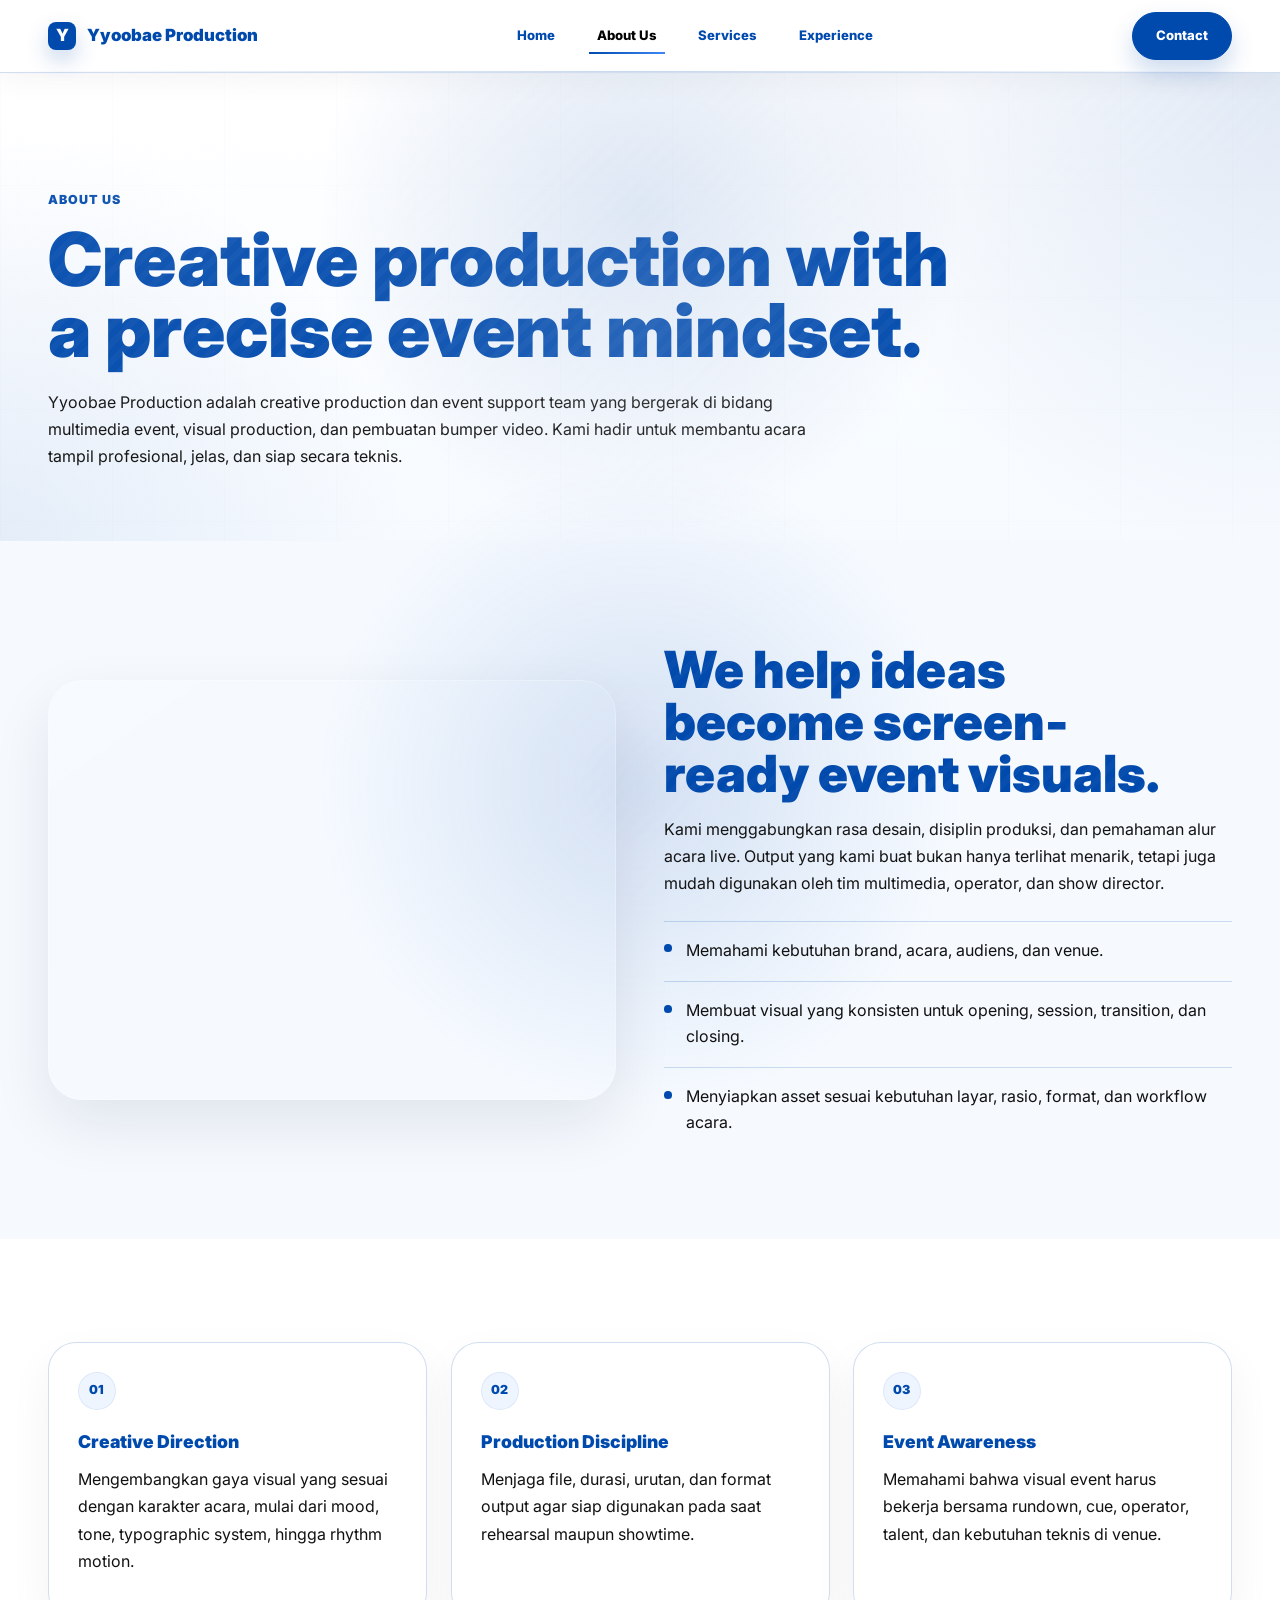
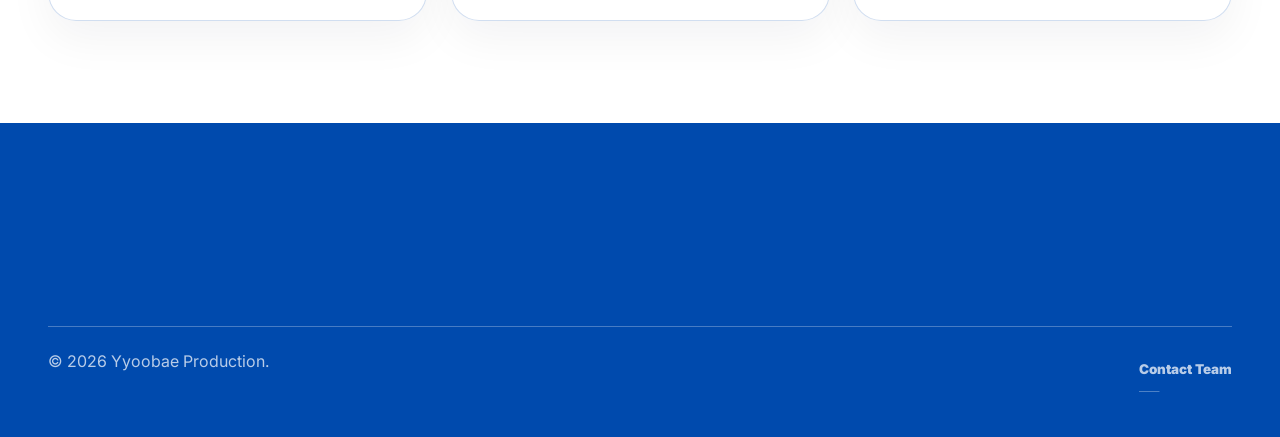
==== public/about.html @ 540ed448 "Create about.html" ====
<!doctype html>
<html lang="id">
  <head>
    <meta charset="utf-8">
    <meta name="viewport" content="width=device-width, initial-scale=1">
    <title>About Us | Yyoobae Production</title>
    <link rel="preconnect" href="https://fonts.googleapis.com">
    <link rel="preconnect" href="https://fonts.gstatic.com" crossorigin>
    <link href="https://fonts.googleapis.com/css2?family=Inter:wght@400;500;600;700;800;900&display=swap" rel="stylesheet">
    <link href="https://cdn.jsdelivr.net/npm/bootstrap@5.3.3/dist/css/bootstrap.min.css" rel="stylesheet">
    <link rel="stylesheet" href="../css/style.css">
  </head>
  <body class="page-shell">
    <header class="site-header fixed-top" data-nav>
      <nav class="navbar navbar-expand-lg">
        <div class="container-fluid px-4 px-xl-5">
          <a class="brand-lockup" href="../index.html"><span class="brand-mark">Y</span><strong>Yyoobae Production</strong></a>
          <button class="navbar-toggler" type="button" data-bs-toggle="collapse" data-bs-target="#mainNav" aria-controls="mainNav" aria-expanded="false" aria-label="Toggle navigation"><span class="navbar-toggler-icon"></span></button>
          <div class="collapse navbar-collapse" id="mainNav">
            <ul class="navbar-nav main-menu mx-lg-auto">
              <li class="nav-item"><a class="nav-link" href="../index.html">Home</a></li>
              <li class="nav-item"><a class="nav-link" href="about.html">About Us</a></li>
              <li class="nav-item"><a class="nav-link" href="services.html">Services</a></li>
              <li class="nav-item"><a class="nav-link" href="experience.html">Experience</a></li>
            </ul>
            <a class="btn btn-primary-blue" href="contact.html">Contact</a>
          </div>
        </div>
      </nav>
    </header>

    <main>
      <section class="page-hero">
        <div class="container-fluid px-4 px-xl-5">
          <div class="reveal">
            <p class="eyebrow dark">About Us</p>
            <h1>Creative production with a precise event mindset.</h1>
            <p class="section-copy">Yyoobae Production adalah creative production dan event support team yang bergerak di bidang multimedia event, visual production, dan pembuatan bumper video. Kami hadir untuk membantu acara tampil profesional, jelas, dan siap secara teknis.</p>
          </div>
        </div>
      </section>

      <section class="detail-section soft">
        <div class="container-fluid px-4 px-xl-5">
          <div class="row g-5 align-items-center">
            <div class="col-lg-6">
              <div class="media-panel reveal" style="background-image:url('https://images.unsplash.com/photo-1565084888279-aca607ecce0c?auto=format&fit=crop&w=1200&q=80')"></div>
            </div>
            <div class="col-lg-6">
              <div class="reveal">
                <h2>We help ideas become screen-ready event visuals.</h2>
                <p class="section-copy">Kami menggabungkan rasa desain, disiplin produksi, dan pemahaman alur acara live. Output yang kami buat bukan hanya terlihat menarik, tetapi juga mudah digunakan oleh tim multimedia, operator, dan show director.</p>
                <ul class="detail-list mt-4">
                  <li>Memahami kebutuhan brand, acara, audiens, dan venue.</li>
                  <li>Membuat visual yang konsisten untuk opening, session, transition, dan closing.</li>
                  <li>Menyiapkan asset sesuai kebutuhan layar, rasio, format, dan workflow acara.</li>
                </ul>
              </div>
            </div>
          </div>
        </div>
      </section>

      <section class="detail-section">
        <div class="container-fluid px-4 px-xl-5">
          <div class="row g-4">
            <div class="col-md-4"><article class="detail-card reveal"><span>01</span><h3>Creative Direction</h3><p>Mengembangkan gaya visual yang sesuai dengan karakter acara, mulai dari mood, tone, typographic system, hingga rhythm motion.</p></article></div>
            <div class="col-md-4"><article class="detail-card reveal"><span>02</span><h3>Production Discipline</h3><p>Menjaga file, durasi, urutan, dan format output agar siap digunakan pada saat rehearsal maupun showtime.</p></article></div>
            <div class="col-md-4"><article class="detail-card reveal"><span>03</span><h3>Event Awareness</h3><p>Memahami bahwa visual event harus bekerja bersama rundown, cue, operator, talent, dan kebutuhan teknis di venue.</p></article></div>
          </div>
        </div>
      </section>
    </main>

    <footer class="contact-section blue-section"><div class="container-fluid px-4 px-xl-5"><div class="footer-bottom"><p>&copy; 2026 Yyoobae Production.</p><a href="contact.html">Contact Team</a></div></div></footer>
    <script src="https://code.jquery.com/jquery-3.7.1.min.js"></script>
    <script src="https://cdn.jsdelivr.net/npm/bootstrap@5.3.3/dist/js/bootstrap.bundle.min.js"></script>
    <script src="../js/main.js"></script>
  </body>
</html>
---- css/style.css ----
:root {
  --blue: #004aad;
  --blue-700: #003c8d;
  --blue-900: #002d6b;
  --blue-050: #eef5ff;
  --blue-100: #dceafe;
  --ink: #004aad;
  --muted: #111111;
  --line: rgba(0, 74, 173, 0.18);
  --soft: #f6faff;
  --white: #ffffff;
  --shadow-soft: 0 18px 45px rgba(16, 24, 40, 0.05);
  --shadow-card: 0 20px 36px rgba(0, 30, 80, 0.1);
  --shadow-card-strong: 0 30px 58px rgba(0, 30, 80, 0.16);
  --shadow-blue: 0 20px 42px rgba(0, 74, 173, 0.24);
  --radius-xl: 34px;
  --radius-lg: 28px;
  --radius-md: 22px;
  --radius-sm: 16px;
}

/* Base */
* {
  box-sizing: border-box;
}

html {
  scroll-behavior: smooth;
  scroll-padding-top: 88px;
}

body {
  margin: 0;
  overflow-x: hidden;
  background: linear-gradient(180deg, var(--white), #f8fbff);
  color: var(--ink);
  font-family: "Inter", Arial, sans-serif;
  letter-spacing: 0;
}

a {
  color: inherit;
  text-decoration: none;
}

img,
iframe {
  display: block;
  max-width: 100%;
}

section {
  position: relative;
}

h1,
h2,
h3,
p {
  margin-top: 0;
}

h1,
h2 {
  text-wrap: balance;
}

.page-progress {
  position: fixed;
  inset: 0 0 auto;
  height: 3px;
  transform: scaleX(0);
  transform-origin: left center;
  background: linear-gradient(90deg, var(--blue), #1e74e7, #68a7ff);
  box-shadow: 0 0 18px rgba(0, 74, 173, 0.36);
  pointer-events: none;
  z-index: 1200;
}

/* Navbar */
.site-header {
  position: relative;
  background: rgba(255, 255, 255, 0.98);
  border-bottom: 1px solid var(--line);
  box-shadow: 0 8px 28px rgba(16, 24, 40, 0.04);
  transition: background 0.25s ease, box-shadow 0.25s ease, backdrop-filter 0.25s ease;
}

.site-header::after {
  position: absolute;
  inset: auto 0 0;
  height: 1px;
  background: linear-gradient(90deg, transparent, rgba(0, 74, 173, 0.22), transparent);
  content: "";
}

.site-header.is-scrolled {
  background: rgba(255, 255, 255, 0.82);
  backdrop-filter: blur(18px);
  box-shadow: 0 14px 38px rgba(16, 24, 40, 0.08);
}

.navbar {
  min-height: 72px;
  padding: 0;
}

.brand-lockup {
  display: inline-flex;
  align-items: center;
  gap: 0.7rem;
  color: var(--blue);
  font-size: 1.05rem;
  font-weight: 900;
  transition: transform 0.3s ease;
}

.brand-lockup:hover {
  transform: translateY(-1px);
}

.brand-lockup.light {
  color: var(--white);
}

.brand-mark {
  display: inline-grid;
  place-items: center;
  width: 28px;
  height: 28px;
  border-radius: 8px;
  background: var(--blue);
  color: var(--white);
  font-weight: 900;
  box-shadow: 0 10px 22px rgba(0, 74, 173, 0.22);
  transition: transform 0.3s ease, box-shadow 0.3s ease;
}

.brand-lockup:hover .brand-mark {
  transform: rotate(-8deg) scale(1.05);
  box-shadow: 0 14px 28px rgba(0, 74, 173, 0.3);
}

.brand-lockup.light .brand-mark {
  background: var(--white);
  color: var(--blue);
}

.main-menu {
  gap: clamp(0.3rem, 2vw, 1.6rem);
}

.nav-link {
  position: relative;
  color: var(--ink);
  font-size: 0.82rem;
  font-weight: 800;
  padding: 0.35rem 0.2rem;
  transition: color 0.25s ease;
}

.nav-link::after {
  position: absolute;
  left: 0;
  bottom: -0.15rem;
  width: 100%;
  height: 2px;
  background: linear-gradient(90deg, var(--blue), #3f87f5);
  transform: scaleX(0);
  transform-origin: left center;
  transition: transform 0.25s ease;
  content: "";
}

.nav-link:hover,
.nav-link:focus,
.nav-link.active {
  color: var(--blue);
}

.nav-link:hover::after,
.nav-link:focus::after,
.nav-link.active::after {
  transform: scaleX(1);
}

.navbar-toggler {
  border-color: rgba(0, 74, 173, 0.18);
  border-radius: 14px;
  padding: 0.45rem 0.55rem;
}

.navbar-toggler:focus {
  box-shadow: 0 0 0 0.2rem rgba(0, 74, 173, 0.14);
}

.btn {
  position: relative;
  overflow: hidden;
  border-radius: 999px;
  border-width: 1px;
  font-size: 0.82rem;
  font-weight: 800;
  padding: 0.85rem 1.45rem;
  isolation: isolate;
  transition: transform 0.25s ease, box-shadow 0.25s ease, background 0.25s ease, color 0.25s ease;
}

.btn::before {
  position: absolute;
  top: -120%;
  bottom: -120%;
  left: -35%;
  width: 35%;
  background: linear-gradient(90deg, transparent, rgba(255, 255, 255, 0.42), transparent);
  transform: translateX(-220%) skewX(-20deg);
  transition: transform 0.75s ease;
  content: "";
  z-index: -1;
}

.btn:hover,
.btn:focus-visible {
  transform: translateY(-2px);
}

.btn:hover::before,
.btn:focus-visible::before {
  transform: translateX(520%) skewX(-20deg);
}

.btn-primary-blue {
  background: var(--blue);
  border-color: var(--blue);
  color: var(--white);
  box-shadow: 0 12px 24px rgba(0, 74, 173, 0.2);
}

.btn-primary-blue:hover,
.btn-primary-blue:focus,
.btn-primary-blue.active {
  background: var(--blue-700);
  border-color: var(--blue-700);
  color: var(--white);
  box-shadow: var(--shadow-blue);
}

.btn-outline-blue {
  border-color: var(--blue);
  color: var(--blue);
  background: rgba(255, 255, 255, 0.95);
}

.btn-outline-blue::before,
.btn-light-blue::before {
  background: linear-gradient(90deg, transparent, rgba(0, 74, 173, 0.14), transparent);
}

.btn-outline-blue:hover,
.btn-outline-blue:focus {
  background: var(--blue);
  color: var(--white);
  box-shadow: var(--shadow-blue);
}

.btn-light-blue {
  background: var(--white);
  color: var(--blue);
  border-color: var(--white);
}

/* Shared section rhythm */
.hero-section,
.page-hero,
.summary-section,
.detail-section.soft,
.portfolio-section,
.social-section,
.blue-band,
.blue-section {
  isolation: isolate;
}

.hero-section,
.page-hero {
  overflow: hidden;
  background:
    radial-gradient(circle at 100% 0%, rgba(0, 74, 173, 0.12), transparent 36%),
    radial-gradient(circle at 0% 100%, rgba(0, 74, 173, 0.08), transparent 30%),
    linear-gradient(180deg, var(--white) 0%, #f7fbff 100%);
}

.hero-section::before,
.page-hero::before {
  position: absolute;
  inset: 0;
  background:
    linear-gradient(rgba(0, 74, 173, 0.08) 1px, transparent 1px),
    linear-gradient(90deg, rgba(0, 74, 173, 0.08) 1px, transparent 1px);
  background-size: 112px 112px;
  opacity: 0.14;
  pointer-events: none;
  content: "";
  z-index: 0;
}

.hero-section::after,
.page-hero::after,
.summary-section::before,
.detail-section.soft::before,
.portfolio-section::before,
.social-section::before,
.blue-band::after,
.blue-section::after {
  position: absolute;
  left: var(--pointer-x, 50%);
  top: var(--pointer-y, 34%);
  width: 42rem;
  height: 42rem;
  transform: translate(-50%, -50%);
  pointer-events: none;
  content: "";
  z-index: 0;
}

.hero-section::after,
.page-hero::after,
.summary-section::before,
.detail-section.soft::before,
.portfolio-section::before,
.social-section::before {
  background: radial-gradient(circle, rgba(0, 74, 173, 0.14), rgba(0, 74, 173, 0) 68%);
}

.blue-band::before,
.blue-section::before {
  position: absolute;
  inset: 0;
  background:
    radial-gradient(circle at 15% 20%, rgba(255, 255, 255, 0.18), transparent 28%),
    radial-gradient(circle at 84% 0%, rgba(255, 255, 255, 0.14), transparent 24%),
    linear-gradient(135deg, rgba(255, 255, 255, 0.06) 25%, transparent 25%, transparent 50%, rgba(255, 255, 255, 0.06) 50%, rgba(255, 255, 255, 0.06) 75%, transparent 75%, transparent);
  background-size: auto, auto, 18px 18px;
  opacity: 0.5;
  pointer-events: none;
  content: "";
  z-index: 0;
}

.blue-band::after,
.blue-section::after {
  background: radial-gradient(circle, rgba(255, 255, 255, 0.16), rgba(255, 255, 255, 0) 70%);
}

.hero-section > *,
.page-hero > *,
.summary-section > *,
.detail-section.soft > *,
.portfolio-section > *,
.social-section > *,
.blue-band > *,
.blue-section > * {
  position: relative;
  z-index: 1;
}

.hero-section {
  min-height: 620px;
  padding: 124px 0 78px;
}

.status-pill {
  display: inline-flex;
  align-items: center;
  gap: 0.55rem;
  margin-bottom: 1.8rem;
  padding: 0.6rem 0.95rem;
  border: 1px solid rgba(0, 74, 173, 0.18);
  border-radius: 999px;
  background: rgba(238, 245, 255, 0.88);
  color: var(--blue);
  font-size: 0.78rem;
  font-weight: 800;
  backdrop-filter: blur(16px);
  box-shadow: 0 14px 28px rgba(0, 74, 173, 0.08);
}

.status-pill::before {
  width: 0.55rem;
  height: 0.55rem;
  border-radius: 50%;
  background: var(--blue);
  box-shadow: 0 0 0 0 rgba(0, 74, 173, 0.32);
  animation: pulse-dot 2.6s infinite;
  content: "";
}

h1 {
  max-width: 760px;
  margin-bottom: 1.4rem;
  color: var(--ink);
  font-size: clamp(3rem, 6.3vw, 6.7rem);
  font-weight: 900;
  line-height: 0.96;
}

h1 span,
.eyebrow.dark,
.section-heading .eyebrow {
  color: var(--blue);
}

h2 {
  max-width: 860px;
  margin-bottom: 1rem;
  font-size: clamp(2rem, 4vw, 4.25rem);
  font-weight: 900;
  line-height: 1.02;
}

h3 {
  margin-bottom: 0.85rem;
  color: var(--ink);
  font-size: 1.1rem;
  font-weight: 900;
  line-height: 1.25;
}

.hero-copy p,
.section-copy,
.section-heading p,
.about-panel p,
.service-card p,
.metric-card p,
.case-overlay p,
.footer-brand p,
.footer-contact p {
  color: var(--muted);
  font-size: 1rem;
  line-height: 1.7;
}

.hero-copy p {
  max-width: 700px;
}

.hero-actions {
  display: flex;
  flex-wrap: wrap;
  gap: 1rem;
  margin-top: 2.2rem;
}

.hero-media {
  display: flex;
  justify-content: flex-end;
}

.video-frame,
.media-panel,
.event-carousel,
.case-card,
.social-tile {
  position: relative;
  overflow: hidden;
  border-radius: var(--radius-xl);
}

.video-frame {
  width: min(100%, 560px);
  aspect-ratio: 5 / 4.35;
  background:
    linear-gradient(180deg, rgba(0, 74, 173, 0.05), rgba(0, 74, 173, 0.22)),
    url("https://images.unsplash.com/photo-1565084888279-aca607ecce0c?auto=format&fit=crop&w=1000&q=80") center/cover;
  box-shadow: 0 24px 60px rgba(16, 24, 40, 0.12);
}

.video-frame::before,
.media-panel::before,
.event-carousel::before {
  position: absolute;
  inset: 0;
  border: 1px solid rgba(255, 255, 255, 0.26);
  border-radius: inherit;
  pointer-events: none;
  content: "";
  z-index: 2;
}

.video-frame::after,
.media-panel::after {
  position: absolute;
  inset: 1px;
  background: linear-gradient(145deg, rgba(255, 255, 255, 0.16), transparent 35%);
  border-radius: inherit;
  pointer-events: none;
  content: "";
}

.video-frame iframe {
  position: absolute;
  inset: 0;
  width: 100%;
  height: 100%;
  border: 0;
  opacity: 0;
  pointer-events: none;
}

.video-cover {
  position: absolute;
  inset: auto 22px 22px 22px;
  display: flex;
  align-items: center;
  gap: 1rem;
  padding: 1.1rem;
  border: 1px solid rgba(255, 255, 255, 0.52);
  border-radius: var(--radius-md);
  background: rgba(255, 255, 255, 0.84);
  color: var(--ink);
  backdrop-filter: blur(18px);
  box-shadow: 0 16px 34px rgba(16, 24, 40, 0.08);
}

.video-cover strong,
.video-cover small {
  display: block;
}

.video-cover small {
  color: var(--muted);
}

.play-dot {
  position: relative;
  width: 46px;
  height: 46px;
  border-radius: 50%;
  background: var(--blue);
  box-shadow: inset 16px 0 0 rgba(255, 255, 255, 0.28);
}

.play-dot::after {
  position: absolute;
  inset: -8px;
  border: 1px solid rgba(0, 74, 173, 0.25);
  border-radius: 50%;
  animation: ring-pulse 2.4s ease-out infinite;
  content: "";
}

.blue-section {
  background: var(--blue);
  color: var(--white);
}

.services-section,
.about-section,
.portfolio-section,
.experience-section,
.social-section,
.contact-section {
  padding: clamp(5rem, 9vw, 9.5rem) 0;
}

.section-heading {
  max-width: 920px;
  margin-bottom: 3.4rem;
}

.section-heading h2 {
  color: var(--ink);
}

.blue-section .section-heading h2,
.blue-section .section-heading p,
.blue-section h2,
.blue-section .eyebrow {
  color: var(--white);
}

.blue-section .section-heading p {
  color: rgba(255, 255, 255, 0.86);
}

.eyebrow {
  margin-bottom: 0.9rem;
  color: var(--blue);
  font-size: 0.78rem;
  font-weight: 900;
  letter-spacing: 0.08em;
  text-transform: uppercase;
}

/* Surface cards */
.service-card,
.about-panel,
.summary-card,
.detail-card,
.process-card,
.metric-card,
.carousel-caption {
  position: relative;
  overflow: hidden;
  border-radius: var(--radius-lg);
}

.service-card,
.summary-card,
.detail-card,
.process-card,
.about-panel {
  border: 1px solid var(--line);
  box-shadow: var(--shadow-soft);
}

.service-card::before,
.about-panel::before,
.summary-card::before,
.detail-card::before,
.process-card::before,
.metric-card::before {
  position: absolute;
  inset: 0;
  background: linear-gradient(145deg, rgba(255, 255, 255, 0.72), rgba(255, 255, 255, 0) 56%);
  opacity: 0;
  transition: opacity 0.3s ease;
  pointer-events: none;
  content: "";
}

.service-card:hover::before,
.about-panel:hover::before,
.summary-card:hover::before,
.detail-card:hover::before,
.process-card:hover::before,
.metric-card:hover::before {
  opacity: 1;
}

.service-card:hover,
.about-panel:hover,
.summary-card:hover,
.detail-card:hover,
.process-card:hover,
.case-card:hover,
.social-tile:hover,
.video-frame:hover,
.media-panel:hover,
.event-carousel:hover {
  border-color: rgba(0, 74, 173, 0.26);
  box-shadow: var(--shadow-card-strong);
}

/* Service cards */
.service-card {
  height: 100%;
  min-height: 290px;
  padding: 2rem;
  background: var(--white);
  border: 1px solid rgba(255, 255, 255, 0.38);
  box-shadow: var(--shadow-card);
}

.card-icon {
  display: inline-grid;
  place-items: center;
  width: 44px;
  height: 44px;
  margin-bottom: 2rem;
  border-radius: 50%;
  background: var(--blue-050);
  color: var(--blue);
  font-size: 0.78rem;
  font-weight: 900;
  box-shadow: inset 0 0 0 1px rgba(0, 74, 173, 0.08);
}

.service-card a {
  color: var(--blue);
  font-size: 0.82rem;
  font-weight: 900;
}

/* About */
.about-section {
  background: var(--soft);
}

.about-panel {
  padding: 2.2rem;
  background: rgba(255, 255, 255, 0.96);
  backdrop-filter: blur(14px);
}

.about-panel ul {
  display: grid;
  gap: 0.75rem;
  margin: 1.4rem 0 0;
  padding: 0;
  list-style: none;
}

.about-panel li {
  position: relative;
  padding-left: 1.45rem;
  color: var(--ink);
  font-weight: 700;
}

.about-panel li::before {
  position: absolute;
  left: 0;
  top: 0.68rem;
  width: 0.45rem;
  height: 0.45rem;
  border-radius: 50%;
  background: var(--blue);
  content: "";
}

/* Root page architecture */
.page-shell {
  background: var(--white);
}

.page-hero {
  padding: 118px 0 54px;
}

.page-hero h1 {
  max-width: 980px;
  font-size: clamp(2.8rem, 5.8vw, 6.1rem);
}

.page-hero .section-copy {
  max-width: 760px;
}

.summary-section,
.detail-section {
  padding: clamp(4.5rem, 8vw, 8.5rem) 0;
}

.summary-grid {
  display: grid;
  grid-template-columns: repeat(4, minmax(0, 1fr));
  gap: 1.2rem;
}

.summary-card,
.detail-card,
.process-card {
  height: 100%;
  padding: 1.8rem;
  background: rgba(255, 255, 255, 0.96);
  backdrop-filter: blur(14px);
}

.summary-card span,
.detail-card span,
.process-card span {
  display: inline-grid;
  place-items: center;
  width: 38px;
  height: 38px;
  margin-bottom: 1.3rem;
  border-radius: 50%;
  background: var(--blue-050);
  color: var(--blue);
  font-size: 0.78rem;
  font-weight: 900;
  box-shadow: inset 0 0 0 1px rgba(0, 74, 173, 0.08);
}

.summary-card p,
.detail-card p,
.process-card p {
  color: var(--muted);
  line-height: 1.7;
}

.summary-card a,
.detail-card a,
.metric-card a,
.footer-bottom a {
  position: relative;
  display: inline-flex;
  align-items: center;
  font-size: 0.84rem;
  font-weight: 900;
}

.summary-card a::after,
.detail-card a::after,
.metric-card a::after,
.footer-bottom a::after {
  position: absolute;
  left: 0;
  bottom: -0.15rem;
  width: 100%;
  height: 1px;
  background: currentColor;
  transform: scaleX(0.22);
  transform-origin: left center;
  opacity: 0.42;
  transition: transform 0.25s ease, opacity 0.25s ease;
  content: "";
}

.summary-card a:hover::after,
.detail-card a:hover::after,
.metric-card a:hover::after,
.footer-bottom a:hover::after {
  transform: scaleX(1);
  opacity: 1;
}

.detail-section.soft {
  background: var(--soft);
}

.detail-list {
  display: grid;
  gap: 1rem;
  margin: 0;
  padding: 0;
  list-style: none;
}

.detail-list li {
  position: relative;
  padding: 1rem 0 0.1rem 1.4rem;
  border-top: 1px solid var(--line);
  color: var(--muted);
  line-height: 1.6;
}

.detail-list li::before {
  position: absolute;
  left: 0;
  top: 1.42rem;
  width: 0.48rem;
  height: 0.48rem;
  border-radius: 50%;
  background: var(--blue);
  content: "";
}

.media-panel {
  min-height: 420px;
  background-position: center;
  background-size: cover;
  box-shadow: 0 24px 60px rgba(16, 24, 40, 0.09);
}

.blue-band {
  background: var(--blue);
  color: var(--white);
}

.blue-band h2,
.blue-band h3,
.blue-band p,
.blue-band .eyebrow {
  color: var(--white);
}

.blue-band .detail-card,
.blue-band .process-card {
  border-color: rgba(255, 255, 255, 0.22);
  background: rgba(255, 255, 255, 0.98);
}

.blue-band .detail-card h3,
.blue-band .process-card h3 {
  color: var(--ink);
}

.blue-band .detail-card p,
.blue-band .process-card p {
  color: var(--muted);
}

/* Portfolio */
.portfolio-section,
.social-section {
  background: #fbfcff;
}

.portfolio-top {
  display: flex;
  justify-content: space-between;
  gap: 2rem;
  align-items: end;
  margin-bottom: 3.5rem;
}

.filter-group {
  display: flex;
  flex-wrap: wrap;
  gap: 0.7rem;
}

.filter-btn {
  padding: 0.65rem 1rem;
  border: 1px solid var(--line);
  border-radius: 999px;
  background: rgba(255, 255, 255, 0.96);
  color: var(--ink);
  font-size: 0.78rem;
  font-weight: 900;
  box-shadow: 0 10px 24px rgba(16, 24, 40, 0.05);
  transition: transform 0.25s ease, background 0.25s ease, color 0.25s ease, border-color 0.25s ease;
}

.filter-btn.active,
.filter-btn:hover {
  transform: translateY(-2px);
  border-color: var(--blue);
  background: var(--blue);
  color: var(--white);
}

.case-card {
  min-height: 260px;
  background: var(--white);
  border: 1px solid var(--line);
  box-shadow: var(--shadow-soft);
}

.case-card img {
  width: 100%;
  height: 100%;
  min-height: inherit;
  object-fit: cover;
  transition: transform 0.4s ease, filter 0.4s ease;
}

.case-card:hover img {
  transform: scale(1.04);
  filter: saturate(1.04);
}

.case-large {
  min-height: 570px;
}

.case-large img {
  filter: saturate(0.8);
}

.case-overlay {
  position: absolute;
  inset: auto 0 0;
  padding: 2rem;
  color: var(--white);
  background: linear-gradient(transparent, rgba(0, 39, 91, 0.95));
}

.case-overlay span,
.case-body span {
  display: block;
  margin-bottom: 0.5rem;
  color: var(--blue);
  font-size: 0.74rem;
  font-weight: 900;
  letter-spacing: 0.08em;
  text-transform: uppercase;
}

.case-overlay span,
.case-overlay h3,
.case-overlay p {
  color: var(--white);
}

.case-overlay h3 {
  max-width: 760px;
  font-size: clamp(1.6rem, 2.6vw, 2.7rem);
}

.side-cases {
  display: grid;
  gap: 1.5rem;
}

.case-body {
  padding: 1.25rem;
}

.metric-card {
  min-height: 260px;
  padding: 2rem;
  background: var(--blue);
  color: var(--white);
  box-shadow: var(--shadow-blue);
}

.metric-card h3,
.metric-card p,
.metric-card a {
  color: var(--white);
}

.metric-icon {
  display: block;
  margin-bottom: 2.8rem;
  font-size: 2rem;
  font-weight: 900;
}

.metric-card a {
  font-size: 0.82rem;
}

/* Carousel */
.experience-section {
  background: var(--white);
}

.event-carousel {
  border: 1px solid var(--line);
  box-shadow: 0 24px 60px rgba(16, 24, 40, 0.08);
}

.event-carousel img {
  height: 560px;
  object-fit: cover;
}

.carousel-caption {
  right: auto;
  left: 2rem;
  bottom: 2rem;
  max-width: 520px;
  padding: 1.2rem;
  background: rgba(255, 255, 255, 0.9);
  color: var(--ink);
  text-align: left;
  backdrop-filter: blur(16px);
  box-shadow: 0 16px 32px rgba(16, 24, 40, 0.08);
}

.carousel-caption h3 {
  color: var(--blue);
}

.carousel-caption p {
  margin-bottom: 0;
  color: var(--muted);
}

/* Social */
.social-tile {
  aspect-ratio: 1 / 1;
  border: 1px solid var(--line);
  background: var(--white);
  box-shadow: var(--shadow-soft);
}

.social-tile img {
  width: 100%;
  height: 100%;
  object-fit: cover;
  transition: transform 0.35s ease;
}

.social-tile:hover img {
  transform: scale(1.06);
}

.social-tile span {
  position: absolute;
  left: 1rem;
  right: 1rem;
  bottom: 1rem;
  padding: 0.6rem 0.75rem;
  border: 1px solid rgba(255, 255, 255, 0.55);
  border-radius: var(--radius-sm);
  background: rgba(255, 255, 255, 0.88);
  color: var(--blue);
  font-size: 0.78rem;
  font-weight: 900;
  backdrop-filter: blur(12px);
}

/* Footer */
.contact-section {
  padding-bottom: 3rem;
}

.footer-brand p {
  max-width: 320px;
  margin-top: 1.2rem;
  color: rgba(255, 255, 255, 0.78);
}

.footer-menu,
.footer-contact {
  display: grid;
  gap: 0.8rem;
}

.footer-menu h3,
.footer-contact h3 {
  margin-bottom: 0.8rem;
  color: var(--white);
  font-size: 0.82rem;
  letter-spacing: 0.08em;
  text-transform: uppercase;
}

.footer-menu a,
.footer-contact a,
.footer-contact p {
  color: rgba(255, 255, 255, 0.82);
}

.footer-contact .btn {
  justify-self: start;
  margin-top: 0.6rem;
  color: var(--blue);
}

.footer-bottom {
  display: flex;
  justify-content: space-between;
  gap: 1rem;
  margin-top: 5.5rem;
  padding-top: 1.4rem;
  border-top: 1px solid rgba(255, 255, 255, 0.28);
  color: rgba(255, 255, 255, 0.72);
}

/* Motion */
.reveal,
.interactive-surface {
  --surface-shift-x: 0px;
  --surface-shift-y: 0px;
  --surface-rotate-x: 0deg;
  --surface-rotate-y: 0deg;
  transform-style: preserve-3d;
  will-change: transform;
}

.reveal {
  opacity: 0;
  transform: translate3d(var(--surface-shift-x), calc(38px + var(--surface-shift-y)), 0) rotateX(var(--surface-rotate-x)) rotateY(var(--surface-rotate-y));
  transition:
    opacity 0.85s cubic-bezier(0.22, 1, 0.36, 1),
    transform 0.85s cubic-bezier(0.22, 1, 0.36, 1),
    box-shadow 0.35s ease,
    border-color 0.35s ease,
    background-color 0.35s ease;
  transition-delay: var(--reveal-delay, 0ms);
}

.reveal.is-visible {
  opacity: 1;
  transform: translate3d(var(--surface-shift-x), var(--surface-shift-y), 0) rotateX(var(--surface-rotate-x)) rotateY(var(--surface-rotate-y));
}

.interactive-surface:not(.reveal) {
  transform: translate3d(var(--surface-shift-x), var(--surface-shift-y), 0) rotateX(var(--surface-rotate-x)) rotateY(var(--surface-rotate-y));
  transition:
    transform 0.35s cubic-bezier(0.22, 1, 0.36, 1),
    box-shadow 0.35s ease,
    border-color 0.35s ease,
    background-color 0.35s ease;
}

@keyframes pulse-dot {
  0% {
    box-shadow: 0 0 0 0 rgba(0, 74, 173, 0.32);
  }

  70% {
    box-shadow: 0 0 0 12px rgba(0, 74, 173, 0);
  }

  100% {
    box-shadow: 0 0 0 0 rgba(0, 74, 173, 0);
  }
}

@keyframes ring-pulse {
  0% {
    opacity: 0.72;
    transform: scale(0.94);
  }

  70% {
    opacity: 0;
    transform: scale(1.28);
  }

  100% {
    opacity: 0;
    transform: scale(1.28);
  }
}

@media (max-width: 991.98px) {
  .navbar-collapse {
    padding: 1rem 0 1.4rem;
    margin-top: 0.8rem;
    border: 1px solid rgba(0, 74, 173, 0.08);
    border-radius: 24px;
    background: rgba(255, 255, 255, 0.96);
    box-shadow: 0 18px 40px rgba(16, 24, 40, 0.07);
    backdrop-filter: blur(16px);
  }

  .hero-section {
    min-height: auto;
    padding-top: 108px;
  }

  .hero-media {
    justify-content: flex-start;
  }

  .portfolio-top {
    display: block;
  }

  .filter-group {
    margin-top: 1rem;
  }

  .event-carousel img {
    height: 440px;
  }

  .summary-grid {
    grid-template-columns: repeat(2, minmax(0, 1fr));
  }

  .hero-section::after,
  .page-hero::after,
  .summary-section::before,
  .detail-section.soft::before,
  .portfolio-section::before,
  .social-section::before,
  .blue-band::after,
  .blue-section::after {
    width: 30rem;
    height: 30rem;
  }
}

@media (max-width: 575.98px) {
  .brand-lockup strong {
    font-size: 0.95rem;
  }

  .hero-section,
  .services-section,
  .about-section,
  .portfolio-section,
  .experience-section,
  .social-section,
  .contact-section {
    padding-left: 0;
    padding-right: 0;
  }

  .video-frame,
  .case-large {
    min-height: 320px;
  }

  .video-frame {
    aspect-ratio: auto;
  }

  .service-card,
  .about-panel,
  .metric-card,
  .summary-card,
  .detail-card,
  .process-card {
    padding: 1.4rem;
  }

  .footer-bottom {
    display: block;
  }

  .summary-grid {
    grid-template-columns: 1fr;
  }

  .page-hero {
    padding-top: 104px;
  }

  .media-panel {
    min-height: 320px;
  }

  .carousel-caption {
    left: 1rem;
    right: 1rem;
    bottom: 1rem;
    max-width: none;
  }

  .hero-section::before,
  .page-hero::before {
    background-size: 76px 76px;
  }
}

@media (prefers-reduced-motion: reduce) {
  html {
    scroll-behavior: auto;
  }

  *,
  *::before,
  *::after {
    animation-duration: 0.01ms !important;
    animation-iteration-count: 1 !important;
    transition-duration: 0.01ms !important;
    scroll-behavior: auto !important;
  }
}
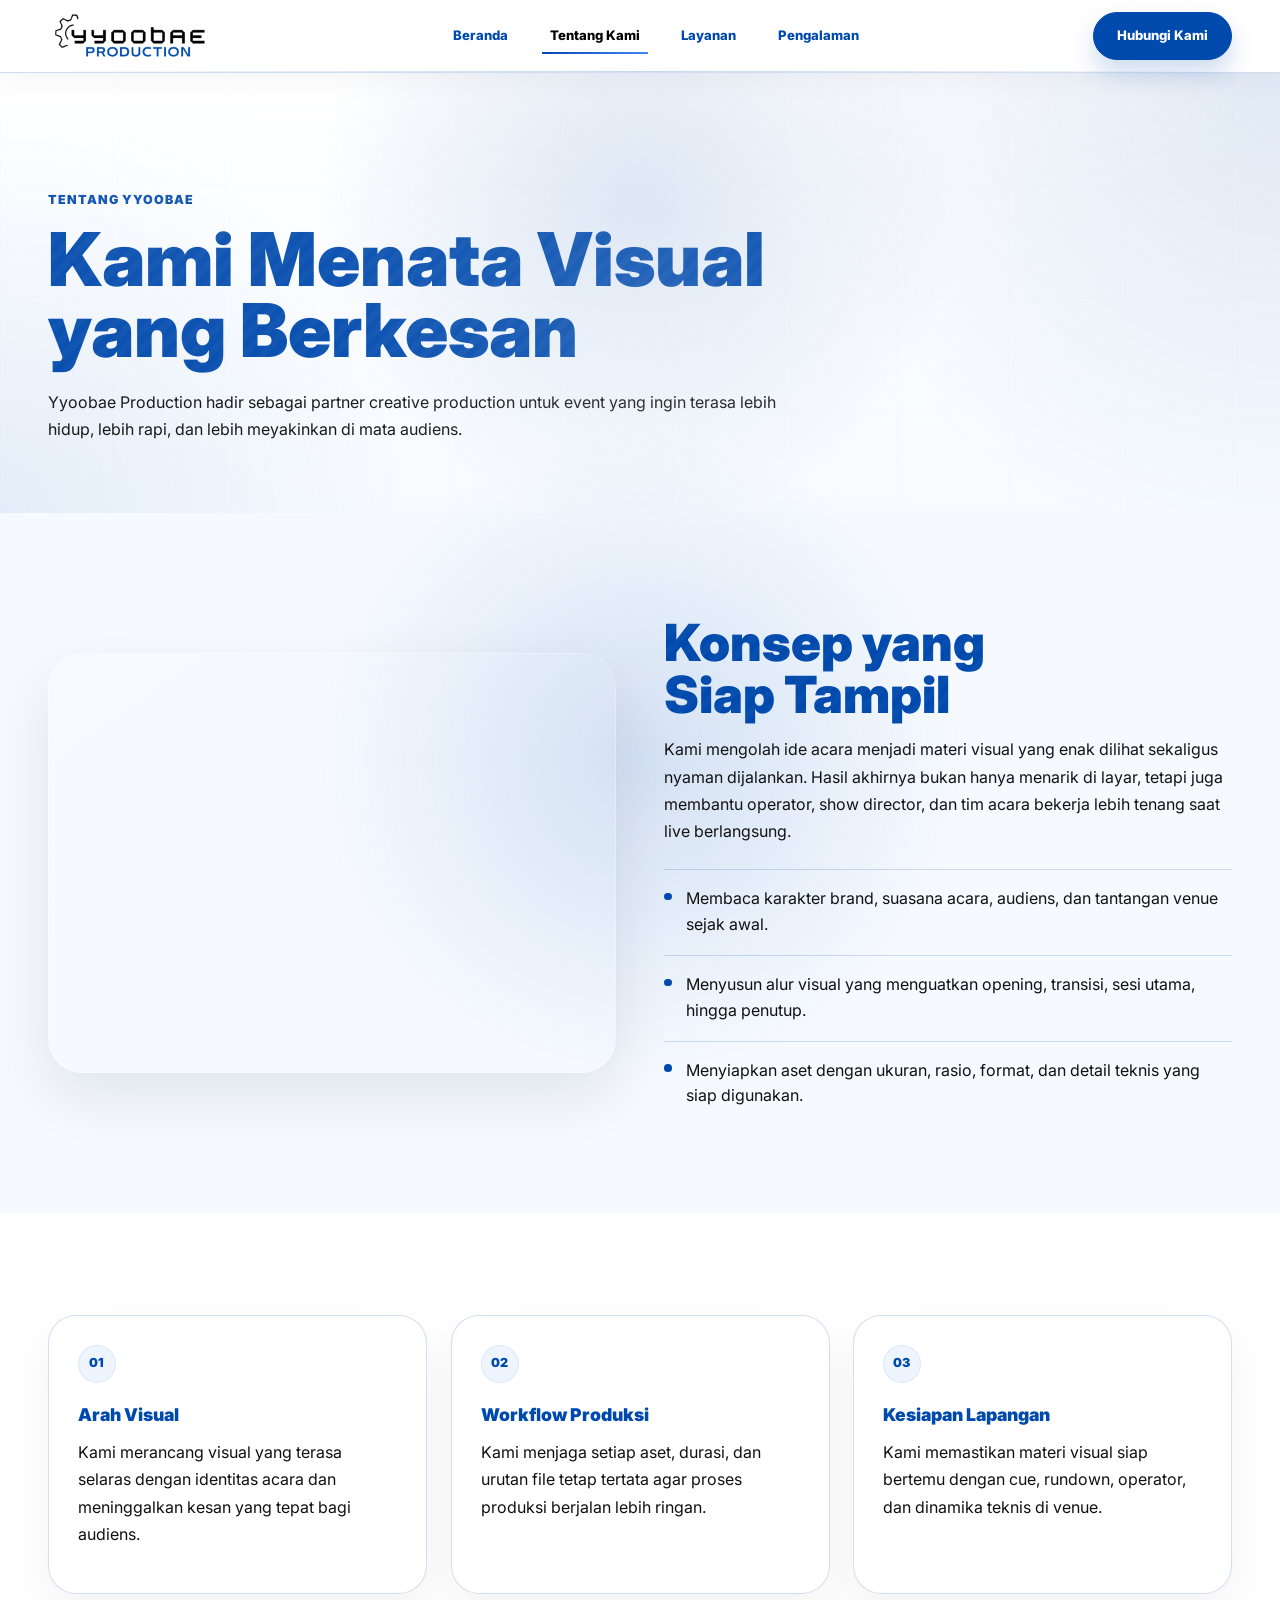
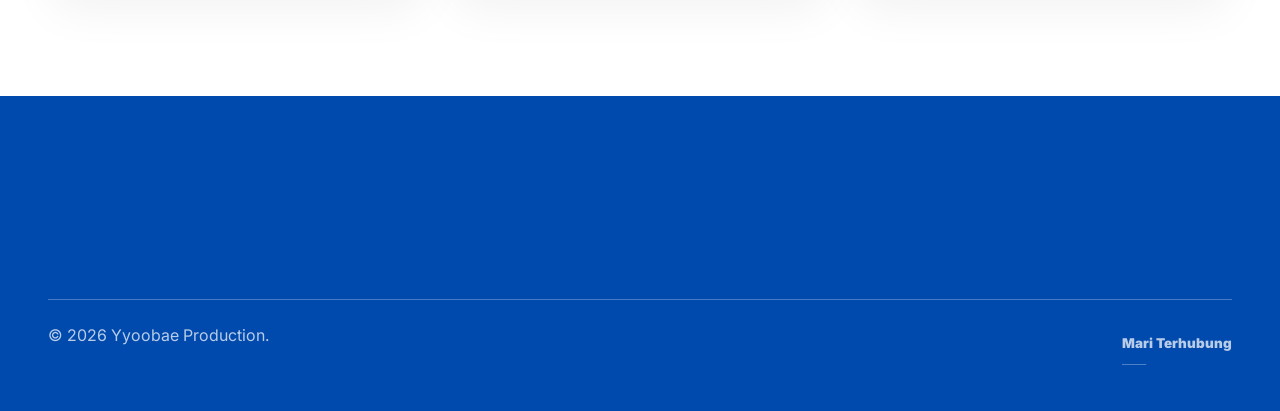
==== commit afa54c34: "Update website copy, gallery, and branding assets" ====
--- a/public/about.html
+++ b/public/about.html
@@ -1,9 +1,9 @@
-<!doctype html>
+﻿<!doctype html>
 <html lang="id">
   <head>
     <meta charset="utf-8">
     <meta name="viewport" content="width=device-width, initial-scale=1">
-    <title>About Us | Yyoobae Production</title>
+    <title>Tentang Yyoobae Production | Partner Visual Event</title>
     <link rel="preconnect" href="https://fonts.googleapis.com">
     <link rel="preconnect" href="https://fonts.gstatic.com" crossorigin>
     <link href="https://fonts.googleapis.com/css2?family=Inter:wght@400;500;600;700;800;900&display=swap" rel="stylesheet">
@@ -14,16 +14,16 @@
     <header class="site-header fixed-top" data-nav>
       <nav class="navbar navbar-expand-lg">
         <div class="container-fluid px-4 px-xl-5">
-          <a class="brand-lockup" href="../index.html"><span class="brand-mark">Y</span><strong>Yyoobae Production</strong></a>
+          <a class="brand-lockup" href="../index.html" aria-label="Yyoobae Production home"><img class="brand-logo" src="../images/logo-yyoobae.png" alt="Yyoobae Production"></a>
           <button class="navbar-toggler" type="button" data-bs-toggle="collapse" data-bs-target="#mainNav" aria-controls="mainNav" aria-expanded="false" aria-label="Toggle navigation"><span class="navbar-toggler-icon"></span></button>
           <div class="collapse navbar-collapse" id="mainNav">
             <ul class="navbar-nav main-menu mx-lg-auto">
-              <li class="nav-item"><a class="nav-link" href="../index.html">Home</a></li>
-              <li class="nav-item"><a class="nav-link" href="about.html">About Us</a></li>
-              <li class="nav-item"><a class="nav-link" href="services.html">Services</a></li>
-              <li class="nav-item"><a class="nav-link" href="experience.html">Experience</a></li>
+              <li class="nav-item"><a class="nav-link" href="../index.html">Beranda</a></li>
+              <li class="nav-item"><a class="nav-link" href="about.html">Tentang Kami</a></li>
+              <li class="nav-item"><a class="nav-link" href="services.html">Layanan</a></li>
+              <li class="nav-item"><a class="nav-link" href="experience.html">Pengalaman</a></li>
             </ul>
-            <a class="btn btn-primary-blue" href="contact.html">Contact</a>
+            <a class="btn btn-primary-blue" href="contact.html">Hubungi Kami</a>
           </div>
         </div>
       </nav>
@@ -33,9 +33,9 @@
       <section class="page-hero">
         <div class="container-fluid px-4 px-xl-5">
           <div class="reveal">
-            <p class="eyebrow dark">About Us</p>
-            <h1>Creative production with a precise event mindset.</h1>
-            <p class="section-copy">Yyoobae Production adalah creative production dan event support team yang bergerak di bidang multimedia event, visual production, dan pembuatan bumper video. Kami hadir untuk membantu acara tampil profesional, jelas, dan siap secara teknis.</p>
+            <p class="eyebrow dark">Tentang Yyoobae</p>
+            <h1>Kami Menata Visual yang Berkesan</h1>
+            <p class="section-copy">Yyoobae Production hadir sebagai partner creative production untuk event yang ingin terasa lebih hidup, lebih rapi, dan lebih meyakinkan di mata audiens.</p>
           </div>
         </div>
       </section>
@@ -48,12 +48,12 @@
             </div>
             <div class="col-lg-6">
               <div class="reveal">
-                <h2>We help ideas become screen-ready event visuals.</h2>
-                <p class="section-copy">Kami menggabungkan rasa desain, disiplin produksi, dan pemahaman alur acara live. Output yang kami buat bukan hanya terlihat menarik, tetapi juga mudah digunakan oleh tim multimedia, operator, dan show director.</p>
+                <h2>Konsep yang Siap Tampil</h2>
+                <p class="section-copy">Kami mengolah ide acara menjadi materi visual yang enak dilihat sekaligus nyaman dijalankan. Hasil akhirnya bukan hanya menarik di layar, tetapi juga membantu operator, show director, dan tim acara bekerja lebih tenang saat live berlangsung.</p>
                 <ul class="detail-list mt-4">
-                  <li>Memahami kebutuhan brand, acara, audiens, dan venue.</li>
-                  <li>Membuat visual yang konsisten untuk opening, session, transition, dan closing.</li>
-                  <li>Menyiapkan asset sesuai kebutuhan layar, rasio, format, dan workflow acara.</li>
+                  <li>Membaca karakter brand, suasana acara, audiens, dan tantangan venue sejak awal.</li>
+                  <li>Menyusun alur visual yang menguatkan opening, transisi, sesi utama, hingga penutup.</li>
+                  <li>Menyiapkan aset dengan ukuran, rasio, format, dan detail teknis yang siap digunakan.</li>
                 </ul>
               </div>
             </div>
@@ -64,18 +64,17 @@
       <section class="detail-section">
         <div class="container-fluid px-4 px-xl-5">
           <div class="row g-4">
-            <div class="col-md-4"><article class="detail-card reveal"><span>01</span><h3>Creative Direction</h3><p>Mengembangkan gaya visual yang sesuai dengan karakter acara, mulai dari mood, tone, typographic system, hingga rhythm motion.</p></article></div>
-            <div class="col-md-4"><article class="detail-card reveal"><span>02</span><h3>Production Discipline</h3><p>Menjaga file, durasi, urutan, dan format output agar siap digunakan pada saat rehearsal maupun showtime.</p></article></div>
-            <div class="col-md-4"><article class="detail-card reveal"><span>03</span><h3>Event Awareness</h3><p>Memahami bahwa visual event harus bekerja bersama rundown, cue, operator, talent, dan kebutuhan teknis di venue.</p></article></div>
+            <div class="col-md-4"><article class="detail-card reveal"><span>01</span><h3>Arah Visual</h3><p>Kami merancang visual yang terasa selaras dengan identitas acara dan meninggalkan kesan yang tepat bagi audiens.</p></article></div>
+            <div class="col-md-4"><article class="detail-card reveal"><span>02</span><h3>Workflow Produksi</h3><p>Kami menjaga setiap aset, durasi, dan urutan file tetap tertata agar proses produksi berjalan lebih ringan.</p></article></div>
+            <div class="col-md-4"><article class="detail-card reveal"><span>03</span><h3>Kesiapan Lapangan</h3><p>Kami memastikan materi visual siap bertemu dengan cue, rundown, operator, dan dinamika teknis di venue.</p></article></div>
           </div>
         </div>
       </section>
     </main>
 
-    <footer class="contact-section blue-section"><div class="container-fluid px-4 px-xl-5"><div class="footer-bottom"><p>&copy; 2026 Yyoobae Production.</p><a href="contact.html">Contact Team</a></div></div></footer>
+    <footer class="contact-section blue-section"><div class="container-fluid px-4 px-xl-5"><div class="footer-bottom"><p>&copy; 2026 Yyoobae Production.</p><a href="contact.html">Mari Terhubung</a></div></div></footer>
     <script src="https://code.jquery.com/jquery-3.7.1.min.js"></script>
     <script src="https://cdn.jsdelivr.net/npm/bootstrap@5.3.3/dist/js/bootstrap.bundle.min.js"></script>
     <script src="../js/main.js"></script>
   </body>
 </html>
-
--- a/css/style.css
+++ b/css/style.css
@@ -108,11 +108,18 @@
 .brand-lockup {
   display: inline-flex;
   align-items: center;
-  gap: 0.7rem;
+  gap: 0;
   color: var(--blue);
   font-size: 1.05rem;
   font-weight: 900;
   transition: transform 0.3s ease;
+}
+
+.brand-logo {
+  display: block;
+  width: auto;
+  height: 48px;
+  object-fit: contain;
 }
 
 .brand-lockup:hover {
@@ -471,7 +478,7 @@
   aspect-ratio: 5 / 4.35;
   background:
     linear-gradient(180deg, rgba(0, 74, 173, 0.05), rgba(0, 74, 173, 0.22)),
-    url("https://images.unsplash.com/photo-1565084888279-aca607ecce0c?auto=format&fit=crop&w=1000&q=80") center/cover;
+    url("../images/hero-event.jpg") center/cover;
   box-shadow: 0 24px 60px rgba(16, 24, 40, 0.12);
 }
 
@@ -780,6 +787,18 @@
   line-height: 1.7;
 }
 
+.contact-info-card .contact-label {
+  display: inline-block;
+  margin-bottom: 1rem;
+  color: var(--blue);
+  font-size: 0.78rem;
+  font-weight: 900;
+  letter-spacing: 0.08em;
+  line-height: 1.2;
+  text-transform: uppercase;
+  white-space: nowrap;
+}
+
 .summary-card a,
 .detail-card a,
 .metric-card a,
@@ -948,6 +967,45 @@
 
 .case-large img {
   filter: saturate(0.8);
+}
+
+.portfolio-scroll {
+  display: grid;
+  grid-auto-flow: column;
+  grid-auto-columns: minmax(280px, 32vw);
+  gap: 1.25rem;
+  overflow-x: auto;
+  padding: 0.3rem 0 1rem;
+  scroll-snap-type: x proximity;
+  scrollbar-gutter: stable;
+  overscroll-behavior-x: contain;
+  scrollbar-width: thin;
+  scrollbar-color: rgba(0, 74, 173, 0.78) rgba(209, 223, 244, 0.92);
+}
+
+.portfolio-scroll::-webkit-scrollbar {
+  height: 12px;
+}
+
+.portfolio-scroll::-webkit-scrollbar-track {
+  background: rgba(209, 223, 244, 0.92);
+  border-radius: 999px;
+}
+
+.portfolio-scroll::-webkit-scrollbar-thumb {
+  background: linear-gradient(90deg, rgba(0, 74, 173, 0.82), rgba(38, 110, 214, 0.96));
+  border-radius: 999px;
+  border: 2px solid rgba(209, 223, 244, 0.92);
+}
+
+.portfolio-slide {
+  min-width: 0;
+  min-height: 420px;
+  scroll-snap-align: start;
+}
+
+.portfolio-slide img {
+  aspect-ratio: 4 / 5;
 }
 
 .case-overlay {
@@ -1203,7 +1261,7 @@
 
 @media (max-width: 991.98px) {
   .navbar-collapse {
-    padding: 1rem 0 1.4rem;
+    padding: 1rem 1rem 1.4rem;
     margin-top: 0.8rem;
     border: 1px solid rgba(0, 74, 173, 0.08);
     border-radius: 24px;
@@ -1212,6 +1270,38 @@
     backdrop-filter: blur(16px);
   }
 
+  .main-menu {
+    gap: 0;
+    margin-bottom: 0.9rem;
+  }
+
+  .main-menu .nav-item + .nav-item {
+    margin-top: 0.1rem;
+  }
+
+  .main-menu .nav-link {
+    display: inline-flex;
+    align-items: center;
+    padding: 0.75rem 0.2rem;
+    font-size: 0.98rem;
+  }
+
+  .main-menu .nav-link::after {
+    bottom: 0.2rem;
+  }
+
+  .navbar-collapse > .btn-primary-blue {
+    display: inline-flex;
+    align-items: center;
+    justify-content: center;
+    width: auto;
+    min-width: 0;
+    max-width: 100%;
+    margin-top: 0.55rem;
+    padding: 0.9rem 1.5rem;
+    white-space: nowrap;
+  }
+
   .hero-section {
     min-height: auto;
     padding-top: 108px;
@@ -1223,6 +1313,10 @@
 
   .portfolio-top {
     display: block;
+  }
+
+  .portfolio-scroll {
+    grid-auto-columns: minmax(260px, 72vw);
   }
 
   .filter-group {
@@ -1251,8 +1345,13 @@
 }
 
 @media (max-width: 575.98px) {
+  .brand-logo {
+    height: 40px;
+  }
+
   .brand-lockup strong {
     font-size: 0.95rem;
+    white-space: nowrap;
   }
 
   .hero-section,
@@ -1271,6 +1370,24 @@
     min-height: 320px;
   }
 
+  .portfolio-scroll {
+    grid-auto-columns: 84vw;
+    padding-bottom: 0.85rem;
+  }
+
+  .portfolio-slide {
+    min-height: 320px;
+  }
+
+  .navbar-collapse {
+    padding: 0.95rem 0.95rem 1.25rem;
+  }
+
+  .navbar-collapse > .btn-primary-blue {
+    width: 100%;
+    justify-content: center;
+  }
+
   .video-frame {
     aspect-ratio: auto;
   }
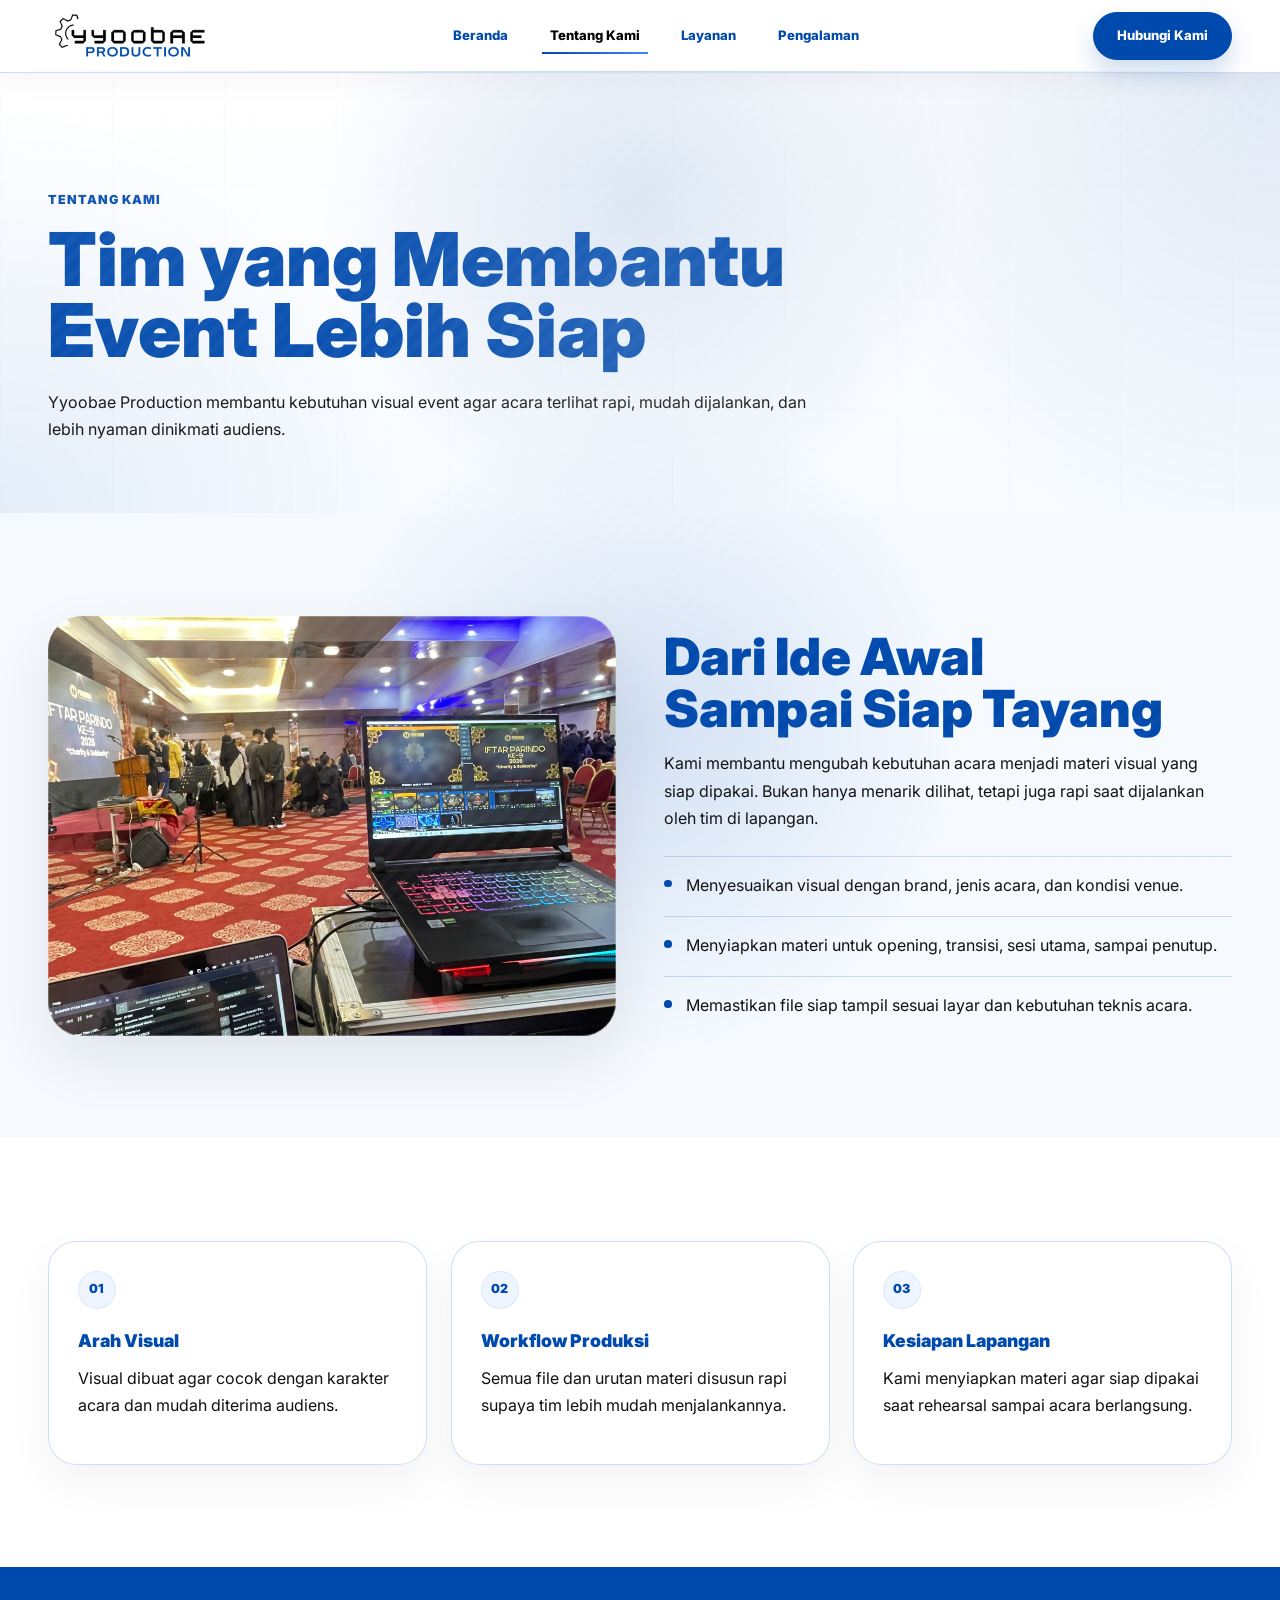
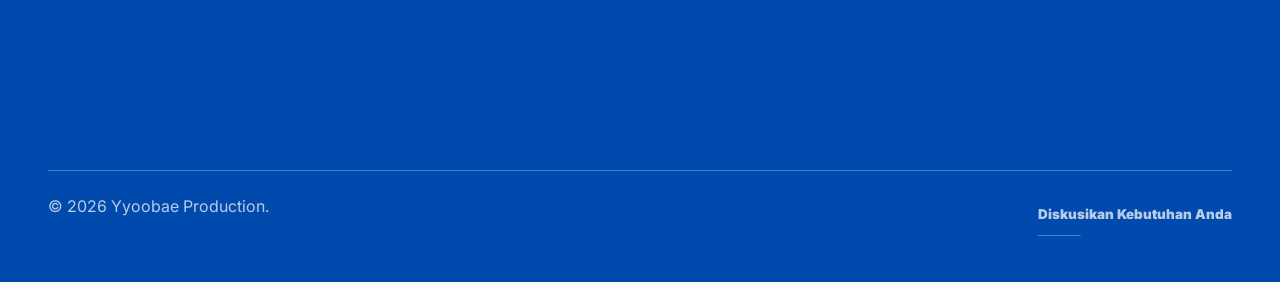
==== commit 27fa201d: "Update website content" ====
--- a/public/about.html
+++ b/public/about.html
@@ -3,7 +3,7 @@
   <head>
     <meta charset="utf-8">
     <meta name="viewport" content="width=device-width, initial-scale=1">
-    <title>Tentang Yyoobae Production | Partner Visual Event</title>
+    <title>Tentang Yyoobae Production | Tim Visual Event</title>
     <link rel="preconnect" href="https://fonts.googleapis.com">
     <link rel="preconnect" href="https://fonts.gstatic.com" crossorigin>
     <link href="https://fonts.googleapis.com/css2?family=Inter:wght@400;500;600;700;800;900&display=swap" rel="stylesheet">
@@ -33,9 +33,9 @@
       <section class="page-hero">
         <div class="container-fluid px-4 px-xl-5">
           <div class="reveal">
-            <p class="eyebrow dark">Tentang Yyoobae</p>
-            <h1>Kami Menata Visual yang Berkesan</h1>
-            <p class="section-copy">Yyoobae Production hadir sebagai partner creative production untuk event yang ingin terasa lebih hidup, lebih rapi, dan lebih meyakinkan di mata audiens.</p>
+            <p class="eyebrow dark">Tentang Kami</p>
+            <h1>Tim yang Membantu Event Lebih Siap</h1>
+            <p class="section-copy">Yyoobae Production membantu kebutuhan visual event agar acara terlihat rapi, mudah dijalankan, dan lebih nyaman dinikmati audiens.</p>
           </div>
         </div>
       </section>
@@ -44,16 +44,16 @@
         <div class="container-fluid px-4 px-xl-5">
           <div class="row g-5 align-items-center">
             <div class="col-lg-6">
-              <div class="media-panel reveal" style="background-image:url('https://images.unsplash.com/photo-1565084888279-aca607ecce0c?auto=format&fit=crop&w=1200&q=80')"></div>
+              <div class="media-panel reveal" style="background-image:url('../images/6df71a28-fe80-46a3-9602-06e1453991d8.jpg')"></div>
             </div>
             <div class="col-lg-6">
               <div class="reveal">
-                <h2>Konsep yang Siap Tampil</h2>
-                <p class="section-copy">Kami mengolah ide acara menjadi materi visual yang enak dilihat sekaligus nyaman dijalankan. Hasil akhirnya bukan hanya menarik di layar, tetapi juga membantu operator, show director, dan tim acara bekerja lebih tenang saat live berlangsung.</p>
+                <h2>Dari Ide Awal Sampai Siap Tayang</h2>
+                <p class="section-copy">Kami membantu mengubah kebutuhan acara menjadi materi visual yang siap dipakai. Bukan hanya menarik dilihat, tetapi juga rapi saat dijalankan oleh tim di lapangan.</p>
                 <ul class="detail-list mt-4">
-                  <li>Membaca karakter brand, suasana acara, audiens, dan tantangan venue sejak awal.</li>
-                  <li>Menyusun alur visual yang menguatkan opening, transisi, sesi utama, hingga penutup.</li>
-                  <li>Menyiapkan aset dengan ukuran, rasio, format, dan detail teknis yang siap digunakan.</li>
+                  <li>Menyesuaikan visual dengan brand, jenis acara, dan kondisi venue.</li>
+                  <li>Menyiapkan materi untuk opening, transisi, sesi utama, sampai penutup.</li>
+                  <li>Memastikan file siap tampil sesuai layar dan kebutuhan teknis acara.</li>
                 </ul>
               </div>
             </div>
@@ -64,15 +64,15 @@
       <section class="detail-section">
         <div class="container-fluid px-4 px-xl-5">
           <div class="row g-4">
-            <div class="col-md-4"><article class="detail-card reveal"><span>01</span><h3>Arah Visual</h3><p>Kami merancang visual yang terasa selaras dengan identitas acara dan meninggalkan kesan yang tepat bagi audiens.</p></article></div>
-            <div class="col-md-4"><article class="detail-card reveal"><span>02</span><h3>Workflow Produksi</h3><p>Kami menjaga setiap aset, durasi, dan urutan file tetap tertata agar proses produksi berjalan lebih ringan.</p></article></div>
-            <div class="col-md-4"><article class="detail-card reveal"><span>03</span><h3>Kesiapan Lapangan</h3><p>Kami memastikan materi visual siap bertemu dengan cue, rundown, operator, dan dinamika teknis di venue.</p></article></div>
+            <div class="col-md-4"><article class="detail-card reveal"><span>01</span><h3>Arah Visual</h3><p>Visual dibuat agar cocok dengan karakter acara dan mudah diterima audiens.</p></article></div>
+            <div class="col-md-4"><article class="detail-card reveal"><span>02</span><h3>Workflow Produksi</h3><p>Semua file dan urutan materi disusun rapi supaya tim lebih mudah menjalankannya.</p></article></div>
+            <div class="col-md-4"><article class="detail-card reveal"><span>03</span><h3>Kesiapan Lapangan</h3><p>Kami menyiapkan materi agar siap dipakai saat rehearsal sampai acara berlangsung.</p></article></div>
           </div>
         </div>
       </section>
     </main>
 
-    <footer class="contact-section blue-section"><div class="container-fluid px-4 px-xl-5"><div class="footer-bottom"><p>&copy; 2026 Yyoobae Production.</p><a href="contact.html">Mari Terhubung</a></div></div></footer>
+    <footer class="contact-section blue-section"><div class="container-fluid px-4 px-xl-5"><div class="footer-bottom"><p>&copy; 2026 Yyoobae Production.</p><a href="contact.html">Diskusikan Kebutuhan Anda</a></div></div></footer>
     <script src="https://code.jquery.com/jquery-3.7.1.min.js"></script>
     <script src="https://cdn.jsdelivr.net/npm/bootstrap@5.3.3/dist/js/bootstrap.bundle.min.js"></script>
     <script src="../js/main.js"></script>
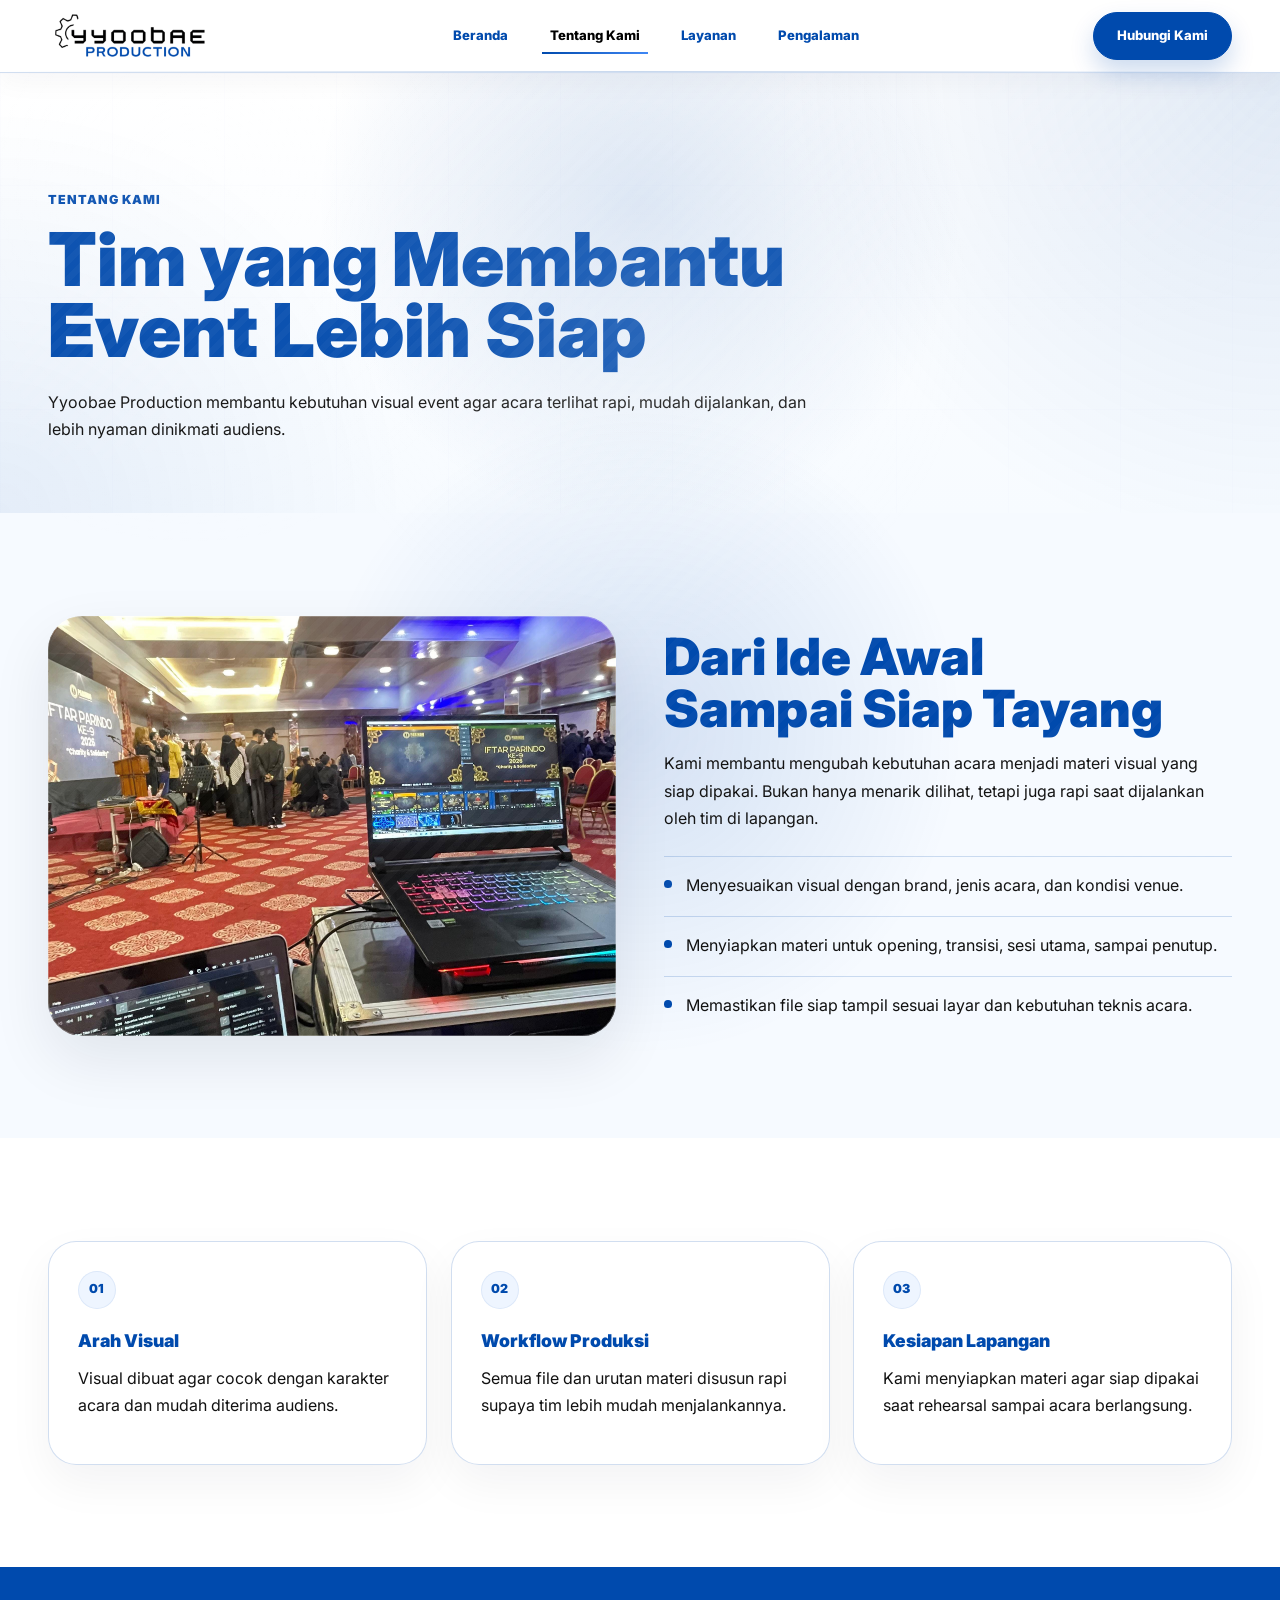
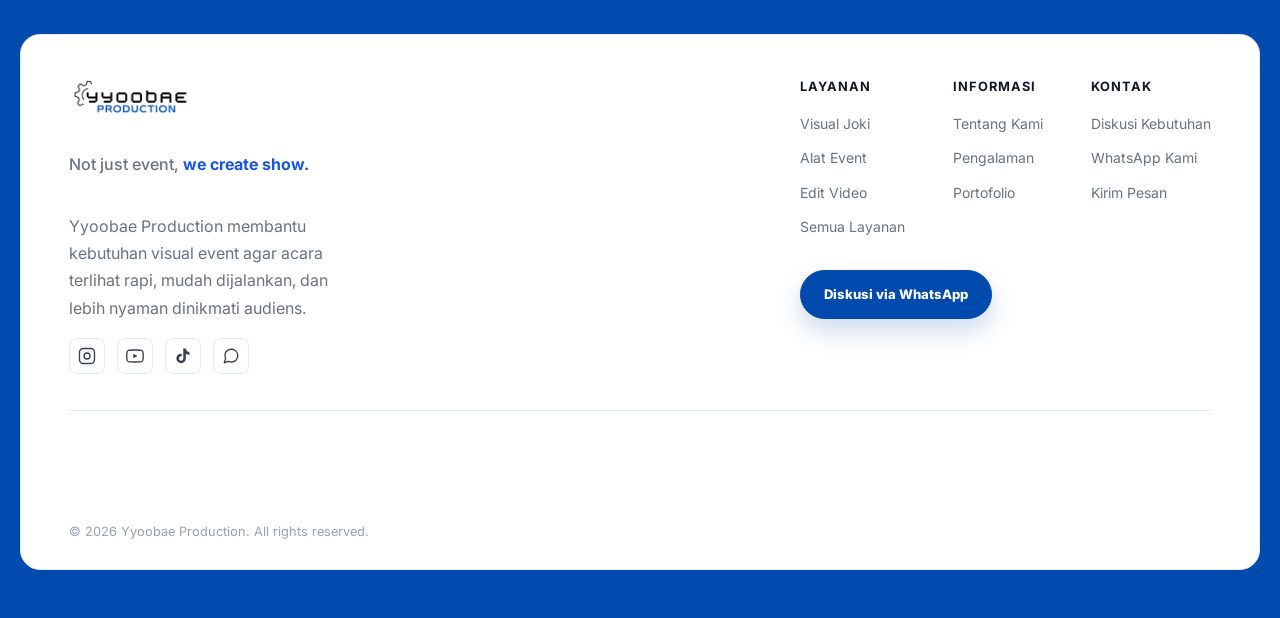
==== commit b75cd7d5: "update footer" ====
--- a/public/about.html
+++ b/public/about.html
@@ -1,27 +1,59 @@
 ﻿<!doctype html>
 <html lang="id">
   <head>
-    <meta charset="utf-8">
-    <meta name="viewport" content="width=device-width, initial-scale=1">
+    <meta charset="utf-8" />
+    <meta name="viewport" content="width=device-width, initial-scale=1" />
     <title>Tentang Yyoobae Production | Tim Visual Event</title>
-    <link rel="preconnect" href="https://fonts.googleapis.com">
-    <link rel="preconnect" href="https://fonts.gstatic.com" crossorigin>
-    <link href="https://fonts.googleapis.com/css2?family=Inter:wght@400;500;600;700;800;900&display=swap" rel="stylesheet">
-    <link href="https://cdn.jsdelivr.net/npm/bootstrap@5.3.3/dist/css/bootstrap.min.css" rel="stylesheet">
-    <link rel="stylesheet" href="../css/style.css">
+    <link rel="preconnect" href="https://fonts.googleapis.com" />
+    <link rel="preconnect" href="https://fonts.gstatic.com" crossorigin />
+    <link
+      href="https://fonts.googleapis.com/css2?family=Inter:wght@400;500;600;700;800;900&display=swap"
+      rel="stylesheet"
+    />
+    <link
+      href="https://cdn.jsdelivr.net/npm/bootstrap@5.3.3/dist/css/bootstrap.min.css"
+      rel="stylesheet"
+    />
+    <link rel="stylesheet" href="../css/style.css" />
   </head>
   <body class="page-shell">
     <header class="site-header fixed-top" data-nav>
       <nav class="navbar navbar-expand-lg">
         <div class="container-fluid px-4 px-xl-5">
-          <a class="brand-lockup" href="../index.html" aria-label="Yyoobae Production home"><img class="brand-logo" src="../images/logo-yyoobae.png" alt="Yyoobae Production"></a>
-          <button class="navbar-toggler" type="button" data-bs-toggle="collapse" data-bs-target="#mainNav" aria-controls="mainNav" aria-expanded="false" aria-label="Toggle navigation"><span class="navbar-toggler-icon"></span></button>
+          <a
+            class="brand-lockup"
+            href="../index.html"
+            aria-label="Yyoobae Production home"
+            ><img
+              class="brand-logo"
+              src="../images/logo-yyoobae.png"
+              alt="Yyoobae Production"
+          /></a>
+          <button
+            class="navbar-toggler"
+            type="button"
+            data-bs-toggle="collapse"
+            data-bs-target="#mainNav"
+            aria-controls="mainNav"
+            aria-expanded="false"
+            aria-label="Toggle navigation"
+          >
+            <span class="navbar-toggler-icon"></span>
+          </button>
           <div class="collapse navbar-collapse" id="mainNav">
             <ul class="navbar-nav main-menu mx-lg-auto">
-              <li class="nav-item"><a class="nav-link" href="../index.html">Beranda</a></li>
-              <li class="nav-item"><a class="nav-link" href="about.html">Tentang Kami</a></li>
-              <li class="nav-item"><a class="nav-link" href="services.html">Layanan</a></li>
-              <li class="nav-item"><a class="nav-link" href="experience.html">Pengalaman</a></li>
+              <li class="nav-item">
+                <a class="nav-link" href="../index.html">Beranda</a>
+              </li>
+              <li class="nav-item">
+                <a class="nav-link" href="about.html">Tentang Kami</a>
+              </li>
+              <li class="nav-item">
+                <a class="nav-link" href="services.html">Layanan</a>
+              </li>
+              <li class="nav-item">
+                <a class="nav-link" href="experience.html">Pengalaman</a>
+              </li>
             </ul>
             <a class="btn btn-primary-blue" href="contact.html">Hubungi Kami</a>
           </div>
@@ -35,7 +67,11 @@
           <div class="reveal">
             <p class="eyebrow dark">Tentang Kami</p>
             <h1>Tim yang Membantu Event Lebih Siap</h1>
-            <p class="section-copy">Yyoobae Production membantu kebutuhan visual event agar acara terlihat rapi, mudah dijalankan, dan lebih nyaman dinikmati audiens.</p>
+            <p class="section-copy">
+              Yyoobae Production membantu kebutuhan visual event agar acara
+              terlihat rapi, mudah dijalankan, dan lebih nyaman dinikmati
+              audiens.
+            </p>
           </div>
         </div>
       </section>
@@ -44,16 +80,34 @@
         <div class="container-fluid px-4 px-xl-5">
           <div class="row g-5 align-items-center">
             <div class="col-lg-6">
-              <div class="media-panel reveal" style="background-image:url('../images/6df71a28-fe80-46a3-9602-06e1453991d8.jpg')"></div>
+              <div
+                class="media-panel reveal"
+                style="
+                  background-image: url(&quot;../images/6df71a28-fe80-46a3-9602-06e1453991d8.jpg&quot;);
+                "
+              ></div>
             </div>
             <div class="col-lg-6">
               <div class="reveal">
                 <h2>Dari Ide Awal Sampai Siap Tayang</h2>
-                <p class="section-copy">Kami membantu mengubah kebutuhan acara menjadi materi visual yang siap dipakai. Bukan hanya menarik dilihat, tetapi juga rapi saat dijalankan oleh tim di lapangan.</p>
+                <p class="section-copy">
+                  Kami membantu mengubah kebutuhan acara menjadi materi visual
+                  yang siap dipakai. Bukan hanya menarik dilihat, tetapi juga
+                  rapi saat dijalankan oleh tim di lapangan.
+                </p>
                 <ul class="detail-list mt-4">
-                  <li>Menyesuaikan visual dengan brand, jenis acara, dan kondisi venue.</li>
-                  <li>Menyiapkan materi untuk opening, transisi, sesi utama, sampai penutup.</li>
-                  <li>Memastikan file siap tampil sesuai layar dan kebutuhan teknis acara.</li>
+                  <li>
+                    Menyesuaikan visual dengan brand, jenis acara, dan kondisi
+                    venue.
+                  </li>
+                  <li>
+                    Menyiapkan materi untuk opening, transisi, sesi utama,
+                    sampai penutup.
+                  </li>
+                  <li>
+                    Memastikan file siap tampil sesuai layar dan kebutuhan
+                    teknis acara.
+                  </li>
                 </ul>
               </div>
             </div>
@@ -64,15 +118,195 @@
       <section class="detail-section">
         <div class="container-fluid px-4 px-xl-5">
           <div class="row g-4">
-            <div class="col-md-4"><article class="detail-card reveal"><span>01</span><h3>Arah Visual</h3><p>Visual dibuat agar cocok dengan karakter acara dan mudah diterima audiens.</p></article></div>
-            <div class="col-md-4"><article class="detail-card reveal"><span>02</span><h3>Workflow Produksi</h3><p>Semua file dan urutan materi disusun rapi supaya tim lebih mudah menjalankannya.</p></article></div>
-            <div class="col-md-4"><article class="detail-card reveal"><span>03</span><h3>Kesiapan Lapangan</h3><p>Kami menyiapkan materi agar siap dipakai saat rehearsal sampai acara berlangsung.</p></article></div>
+            <div class="col-md-4">
+              <article class="detail-card reveal">
+                <span>01</span>
+                <h3>Arah Visual</h3>
+                <p>
+                  Visual dibuat agar cocok dengan karakter acara dan mudah
+                  diterima audiens.
+                </p>
+              </article>
+            </div>
+            <div class="col-md-4">
+              <article class="detail-card reveal">
+                <span>02</span>
+                <h3>Workflow Produksi</h3>
+                <p>
+                  Semua file dan urutan materi disusun rapi supaya tim lebih
+                  mudah menjalankannya.
+                </p>
+              </article>
+            </div>
+            <div class="col-md-4">
+              <article class="detail-card reveal">
+                <span>03</span>
+                <h3>Kesiapan Lapangan</h3>
+                <p>
+                  Kami menyiapkan materi agar siap dipakai saat rehearsal sampai
+                  acara berlangsung.
+                </p>
+              </article>
+            </div>
           </div>
         </div>
       </section>
     </main>
 
-    <footer class="contact-section blue-section"><div class="container-fluid px-4 px-xl-5"><div class="footer-bottom"><p>&copy; 2026 Yyoobae Production.</p><a href="contact.html">Diskusikan Kebutuhan Anda</a></div></div></footer>
+    <footer class="contact-section blue-section">
+      <div class="footer-card">
+        <div class="container-fluid px-4 px-xl-5">
+          <!-- Footer Main: Brand kiri | Nav columns kanan -->
+          <div class="footer-main">
+            <!-- Kiri: Logo + Tagline + Sosial -->
+            <div class="footer-brand">
+              <div class="footer-logo-wrap">
+                <img
+                  class="footer-logo"
+                  src="../images/logo-yyoobae.png"
+                  alt="Yyoobae Production"
+                />
+              </div>
+              <p class="footer-tagline">
+                Not just event, <strong>we create show.</strong>
+              </p>
+              <p class="footer-desc">
+                Yyoobae Production membantu kebutuhan visual event agar acara
+                terlihat rapi, mudah dijalankan, dan lebih nyaman dinikmati
+                audiens.
+              </p>
+              <div class="footer-social" aria-label="Media sosial Yyoobae">
+                <!-- Instagram -->
+                <a href="#" aria-label="Instagram" class="social-icon">
+                  <svg
+                    width="18"
+                    height="18"
+                    viewBox="0 0 24 24"
+                    fill="none"
+                    stroke="currentColor"
+                    stroke-width="1.8"
+                    stroke-linecap="round"
+                    stroke-linejoin="round"
+                  >
+                    <rect x="2" y="2" width="20" height="20" rx="5" />
+                    <circle cx="12" cy="12" r="4" />
+                    <circle
+                      cx="17.5"
+                      cy="6.5"
+                      r="0.5"
+                      fill="currentColor"
+                      stroke="none"
+                    />
+                  </svg>
+                </a>
+                <!-- YouTube -->
+                <a href="#" aria-label="YouTube" class="social-icon">
+                  <svg
+                    width="18"
+                    height="18"
+                    viewBox="0 0 24 24"
+                    fill="none"
+                    stroke="currentColor"
+                    stroke-width="1.8"
+                    stroke-linecap="round"
+                    stroke-linejoin="round"
+                  >
+                    <path
+                      d="M22.54 6.42a2.78 2.78 0 0 0-1.95-1.96C18.88 4 12 4 12 4s-6.88 0-8.59.46A2.78 2.78 0 0 0 1.46 6.42 29 29 0 0 0 1 12a29 29 0 0 0 .46 5.58 2.78 2.78 0 0 0 1.95 1.96C5.12 20 12 20 12 20s6.88 0 8.59-.46a2.78 2.78 0 0 0 1.96-1.96A29 29 0 0 0 23 12a29 29 0 0 0-.46-5.58z"
+                    />
+                    <polygon
+                      points="9.75 15.02 15.5 12 9.75 8.98 9.75 15.02"
+                      fill="currentColor"
+                      stroke="none"
+                    />
+                  </svg>
+                </a>
+                <!-- TikTok -->
+                <a href="#" aria-label="TikTok" class="social-icon">
+                  <svg
+                    width="18"
+                    height="18"
+                    viewBox="0 0 24 24"
+                    fill="currentColor"
+                  >
+                    <path
+                      d="M19.59 6.69a4.83 4.83 0 0 1-3.77-4.25V2h-3.45v13.67a2.89 2.89 0 0 1-2.88 2.5 2.89 2.89 0 0 1-2.89-2.89 2.89 2.89 0 0 1 2.89-2.89c.28 0 .54.04.79.1V9.01a6.33 6.33 0 0 0-.79-.05 6.34 6.34 0 0 0-6.34 6.34 6.34 6.34 0 0 0 6.34 6.34 6.34 6.34 0 0 0 6.33-6.34V9.05a8.16 8.16 0 0 0 4.78 1.52V7.12a4.85 4.85 0 0 1-1.01-.43z"
+                    />
+                  </svg>
+                </a>
+                <!-- WhatsApp -->
+                <a href="#" aria-label="WhatsApp" class="social-icon">
+                  <svg
+                    width="18"
+                    height="18"
+                    viewBox="0 0 24 24"
+                    fill="none"
+                    stroke="currentColor"
+                    stroke-width="1.8"
+                    stroke-linecap="round"
+                    stroke-linejoin="round"
+                  >
+                    <path
+                      d="M21 11.5a8.38 8.38 0 0 1-.9 3.8 8.5 8.5 0 0 1-7.6 4.7 8.38 8.38 0 0 1-3.8-.9L3 21l1.9-5.7a8.38 8.38 0 0 1-.9-3.8 8.5 8.5 0 0 1 4.7-7.6 8.38 8.38 0 0 1 3.8-.9h.5a8.48 8.48 0 0 1 8 8v.5z"
+                    />
+                  </svg>
+                </a>
+              </div>
+            </div>
+
+            <!-- Kanan: 3 kolom nav + CTA -->
+            <div class="footer-right-col">
+              <div class="footer-nav-grid">
+                <div class="footer-nav-col">
+                  <h4>Layanan</h4>
+                  <ul>
+                    <li><a href="public/services.html">Visual Joki</a></li>
+                    <li><a href="public/services.html">Alat Event</a></li>
+                    <li><a href="public/services.html">Edit Video</a></li>
+                    <li><a href="public/services.html">Semua Layanan</a></li>
+                  </ul>
+                </div>
+                <div class="footer-nav-col">
+                  <h4>Informasi</h4>
+                  <ul>
+                    <li><a href="public/about.html">Tentang Kami</a></li>
+                    <li><a href="public/experience.html">Pengalaman</a></li>
+                    <li><a href="public/experience.html">Portofolio</a></li>
+                  </ul>
+                </div>
+                <div class="footer-nav-col">
+                  <h4>Kontak</h4>
+                  <ul>
+                    <li><a href="public/contact.html">Diskusi Kebutuhan</a></li>
+                    <li><a href="public/contact.html">WhatsApp Kami</a></li>
+                    <li><a href="public/contact.html">Kirim Pesan</a></li>
+                  </ul>
+                </div>
+              </div>
+              <div class="footer-cta">
+                <a
+                  class="btn btn-primary-blue"
+                  href="https://wa.me/+62853-2259-0665"
+                  target="_blank"
+                  rel="noopener"
+                  >Diskusi via WhatsApp</a
+                >
+              </div>
+            </div>
+            <!-- /footer-right-col -->
+          </div>
+
+          <!-- Divider -->
+          <div class="footer-divider"></div>
+
+          <!-- Footer Bottom: copyright -->
+          <div class="footer-bottom">
+            <p>&copy; 2026 Yyoobae Production. All rights reserved.</p>
+          </div>
+        </div>
+      </div>
+    </footer>
+
     <script src="https://code.jquery.com/jquery-3.7.1.min.js"></script>
     <script src="https://cdn.jsdelivr.net/npm/bootstrap@5.3.3/dist/js/bootstrap.bundle.min.js"></script>
     <script src="../js/main.js"></script>
--- a/css/style.css
+++ b/css/style.css
@@ -1228,6 +1228,189 @@
     background-color 0.35s ease;
 }
 
+/* ── FOOTER ─────────────────────────────────────────── */
+.site-footer {
+  background: #f0f4ff;
+  padding: 2rem 0 2rem;
+}
+
+.footer-card {
+  background: #fff;
+  border: 1px solid #e5e9f2;
+  border-radius: 20px;
+  margin: -3rem 1.25rem 0;
+  padding: 2.75rem 0 1.75rem;
+  box-shadow: 0 2px 24px rgba(26,86,219,0.06);
+}
+
+/* Main row */
+.footer-main {
+  display: flex;
+  gap: 3rem;
+  justify-content: space-between;
+  flex-wrap: wrap;
+  padding-bottom: 2.25rem;
+}
+
+/* ── Brand block ── */
+.footer-brand {
+  max-width: 280px;
+  flex: 0 0 260px;
+  display: flex;
+  flex-direction: column;
+  gap: 1rem;
+}
+
+.footer-logo-wrap {
+  display: flex;
+  align-items: center;
+  gap: 0.65rem;
+}
+
+.footer-logo {
+  height: 36px;
+  width: auto;
+  object-fit: contain;
+}
+
+.footer-desc {
+  margin: 0;
+  font-size: 0.875rem;
+  color: #6b7280 !important;
+  line-height: 1.65;
+}
+
+.footer-tagline {
+  margin: 0;
+  font-size: 0.9rem;
+  color: #6b7280 !important;
+  line-height: 1.6;
+  font-weight: 500;
+}
+
+.footer-tagline strong {
+  color: #1a56db !important;
+  font-weight: 700;
+}
+
+/* Social icons */
+.footer-social {
+  display: flex;
+  gap: 0.75rem;
+  align-items: center;
+}
+
+.social-icon {
+  display: flex;
+  align-items: center;
+  justify-content: center;
+  width: 36px;
+  height: 36px;
+  border-radius: 8px;
+  border: 1px solid #e5e9f2;
+  color: #374151;
+  text-decoration: none;
+  transition: background 0.18s, color 0.18s, border-color 0.18s, transform 0.15s;
+}
+
+.social-icon:hover {
+  background: #1a56db;
+  color: #fff;
+  border-color: #1a56db;
+  transform: translateY(-2px);
+}
+
+/* ── Nav grid ── */
+.footer-right-col {
+  display: flex;
+  flex-direction: column;
+  gap: 2rem;
+}
+
+.footer-cta {
+  display: flex;
+  justify-content: flex-start;
+}
+
+.footer-nav-grid {
+  display: flex;
+  gap: 3rem;
+  flex-wrap: wrap;
+}
+
+.footer-nav-col h4 {
+  font-size: 0.8rem;
+  font-weight: 700;
+  text-transform: uppercase;
+  letter-spacing: 0.08em;
+  color: #111827;
+  margin: 0 0 1rem;
+}
+
+.footer-nav-col ul {
+  list-style: none;
+  padding: 0;
+  margin: 0;
+  display: flex;
+  flex-direction: column;
+  gap: 0.65rem;
+}
+
+.footer-nav-col ul li a {
+  font-size: 0.875rem;
+  color: #6b7280;
+  text-decoration: none;
+  transition: color 0.18s;
+}
+
+.footer-nav-col ul li a:hover {
+  color: #1a56db;
+}
+
+/* ── Divider ── */
+.footer-divider {
+  height: 1px;
+  background: #e5e9f2;
+  margin-bottom: 1.5rem;
+}
+
+/* ── Bottom bar ── */
+.footer-bottom {
+  display: flex;
+  align-items: center;
+  justify-content: space-between;
+  gap: 1rem;
+  flex-wrap: wrap;
+}
+
+.footer-bottom p {
+  margin: 0;
+  font-size: 0.8rem;
+  color: #9ca3af;
+}
+
+/* ── Mobile Footer ── */
+@media (max-width: 768px) {
+  .footer-card {
+    margin: -2rem 0.75rem 0;
+    padding: 2rem 0 1.5rem;
+  }
+
+  .footer-brand {
+    flex: 0 0 100%;
+    max-width: 100%;
+  }
+
+  .footer-nav-grid {
+    gap: 2rem;
+  }
+
+  .footer-bottom {
+    flex-direction: column;
+    align-items: flex-start;
+  }
+}
+
 @keyframes pulse-dot {
   0% {
     box-shadow: 0 0 0 0 rgba(0, 74, 173, 0.32);
@@ -1443,4 +1626,4 @@
     transition-duration: 0.01ms !important;
     scroll-behavior: auto !important;
   }
-}
+}
